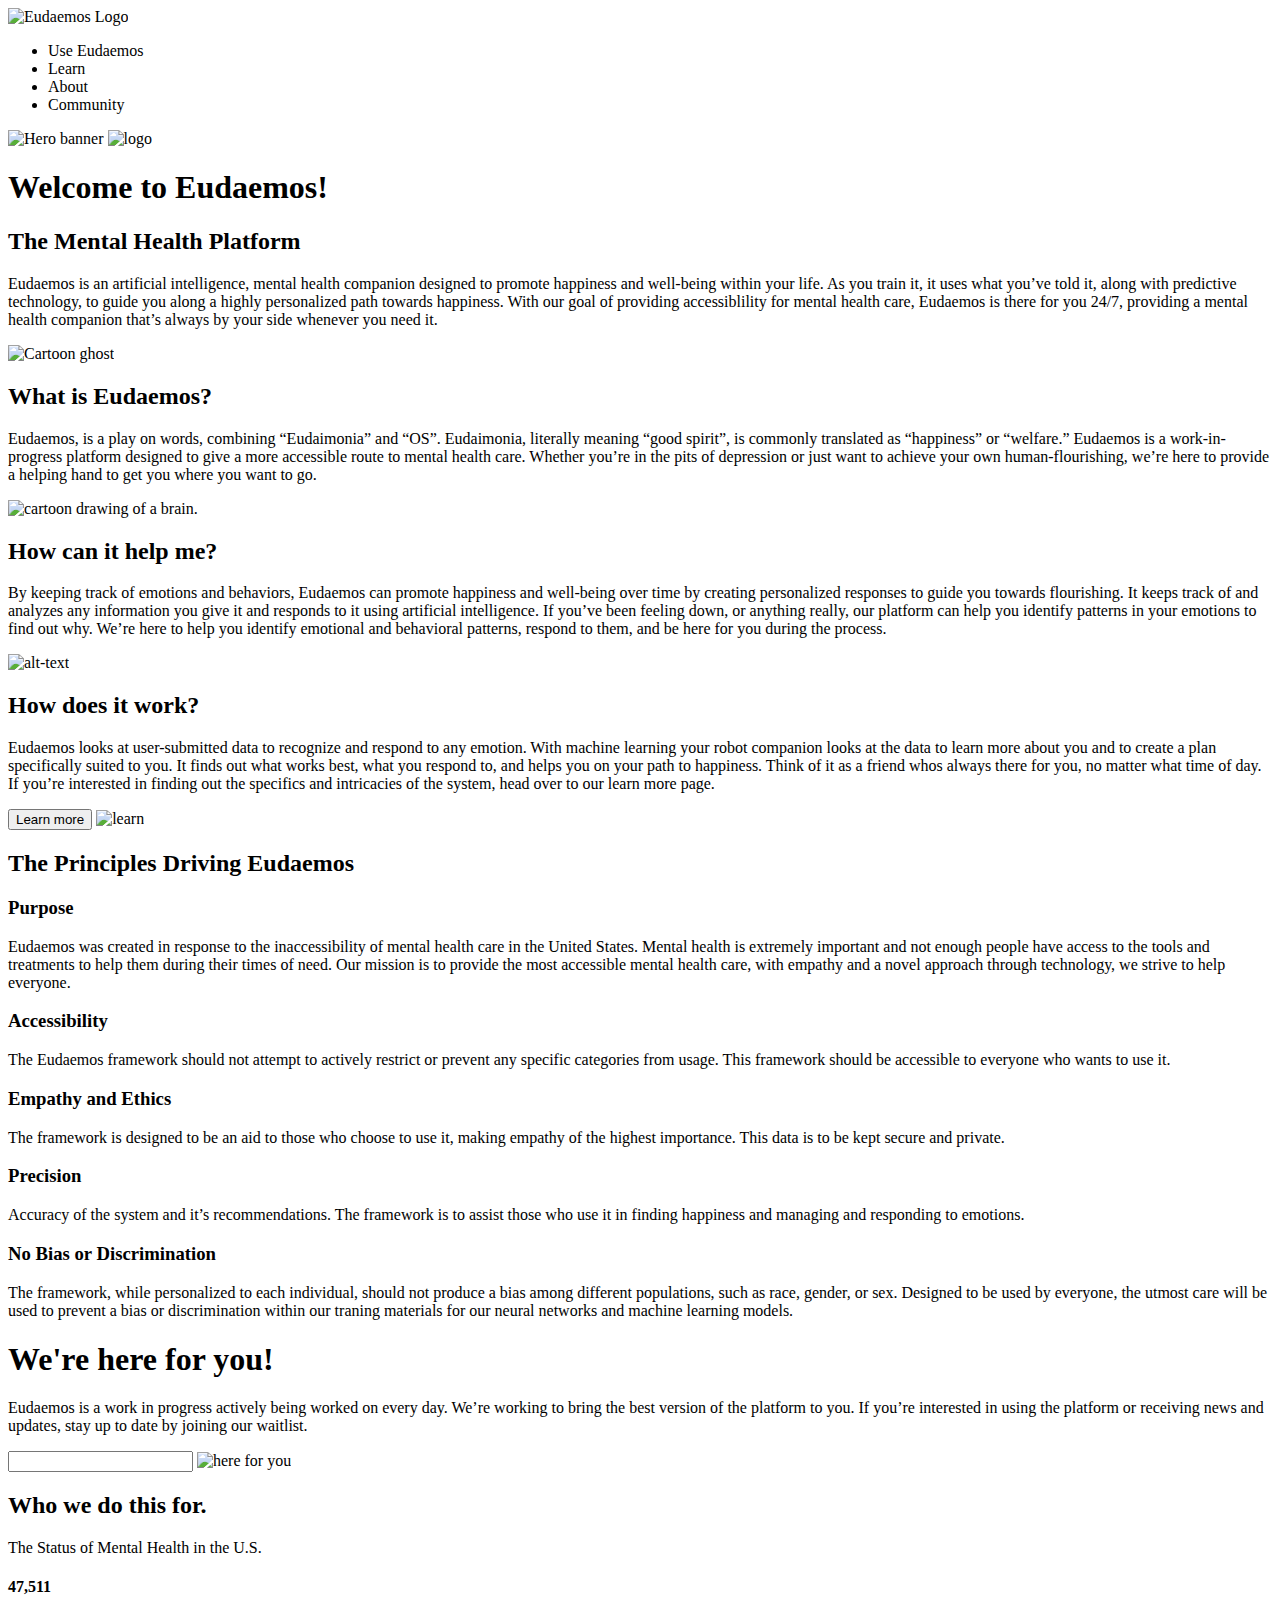
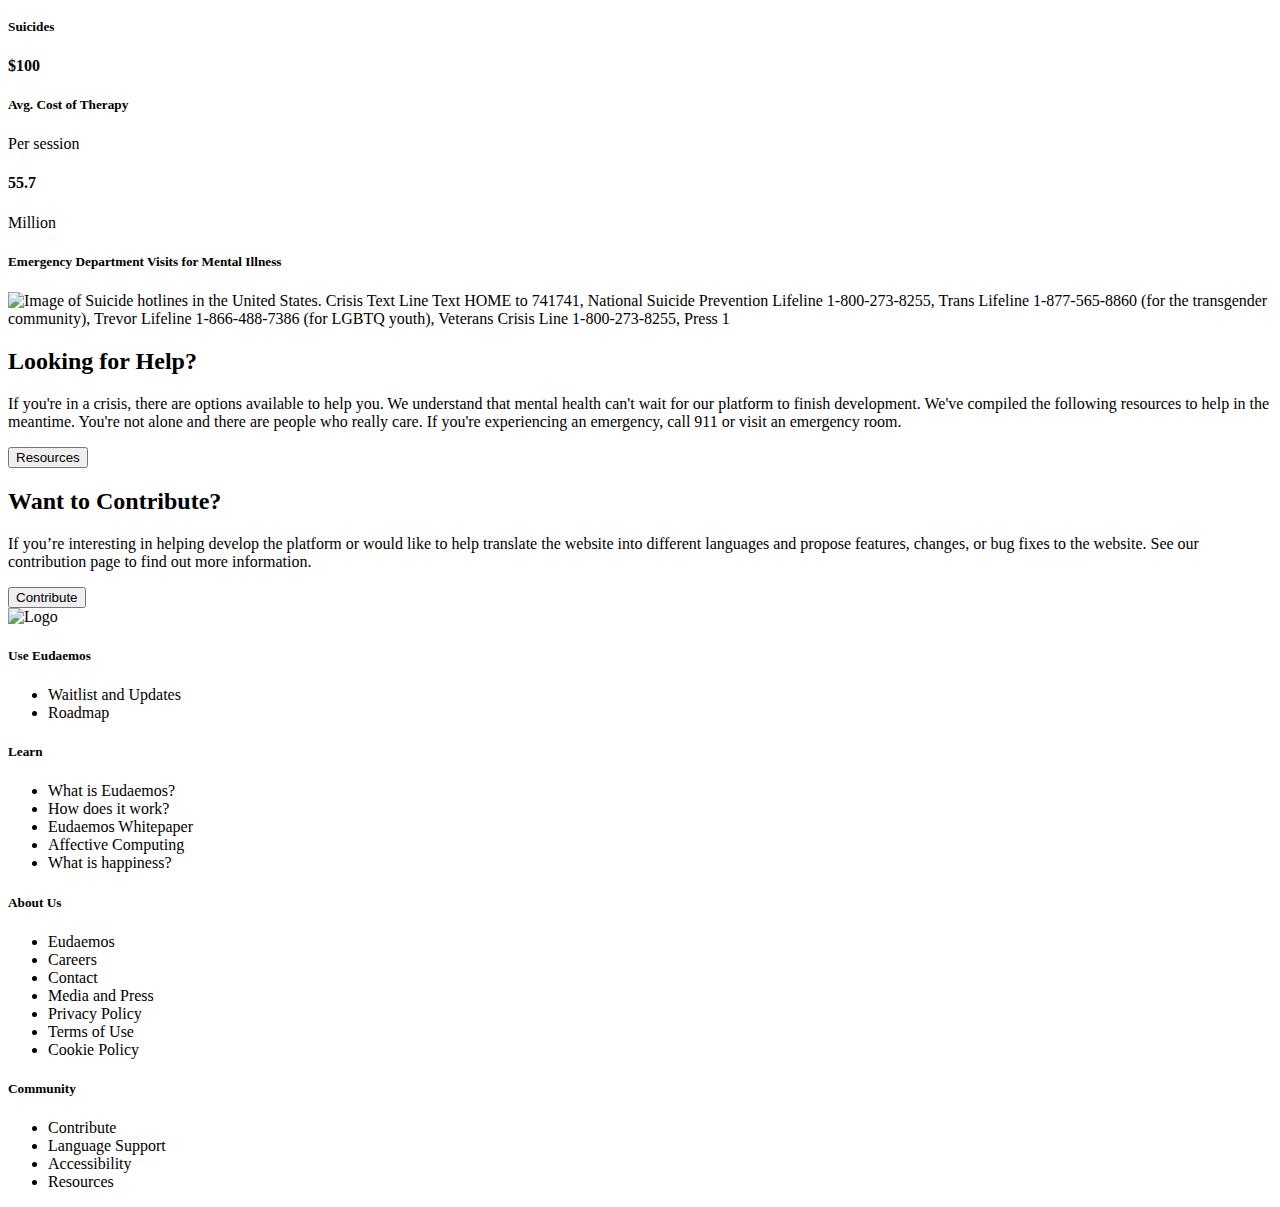
==== index.html @ 6fc4d463 "Created Index.html" ====
<!doctype html>
<html lang="en">

<head>
  <meta charset="UTF-8">
  <title>Eudaemos | Home Page</title>
</head>

<body>
  <header>
    <img src="eudaemoslogo.png" alt="Eudaemos Logo">
    <ul>
      <li>Use Eudaemos</li>
      <li>Learn</li>
      <li>About</li>
      <li>Community</li>
    </ul>
  </header>
  <main>
    <img src="herobanner.png" alt="Hero banner">
    <img src="lotuslogo.png" alt="logo">
    <h1>Welcome to Eudaemos!</h1>
    <h2>The Mental Health Platform</h2>
    <p>Eudaemos is an artificial intelligence, mental health companion designed to promote happiness and well-being
      within your life. As you train it, it uses what you’ve told it, along with predictive technology, to guide
      you along a highly personalized path towards happiness. With our goal of providing accessiblility for mental
      health care, Eudaemos is there for you 24/7, providing a mental health companion that’s always by your side
      whenever you need it.</p>
    <img src="ghost.png" alt="Cartoon ghost">
    <h2>What is Eudaemos?</h2>
    <p>Eudaemos, is a play on words, combining “Eudaimonia” and “OS”. Eudaimonia, literally meaning “good spirit”,
      is commonly translated as “happiness” or “welfare.” Eudaemos is a work-in-progress platform designed to give
      a more accessible route to mental health care. Whether you’re in the pits of depression or just want to
      achieve your own human-flourishing, we’re here to provide a helping hand to get you where you want to go.
    </p>
    <img src="brain.png" alt="cartoon drawing of a brain.">
    <h2>How can it help me?</h2>
    <p>By keeping track of emotions and behaviors, Eudaemos can promote happiness and well-being over time by
      creating personalized responses to guide you towards flourishing. It keeps track of and analyzes any
      information you give it and responds to it using artificial intelligence. If you’ve been feeling down, or
      anything really, our platform can help you identify patterns in your emotions to find out why. We’re here to
      help you identify emotional and behavioral patterns, respond to them, and be here for you during the
      process. </p>
    <img src="placeholder.png" alt="alt-text">
    <h2>How does it work?</h3>
      <p>Eudaemos looks at user-submitted data to recognize and respond to any emotion. With machine learning your
        robot companion looks at the data to learn more about you and to create a plan specifically suited to
        you. It finds out what works best, what you respond to, and helps you on your path to happiness. Think
        of it as a friend whos always there for you, no matter what time of day. If you’re interested in finding
        out the specifics and intricacies of the system, head over to our learn more page.</p>
      <button>Learn more</button>
      <img src="learn.png" alt="learn">
      <h2>The Principles Driving Eudaemos</h2>
      <h3>Purpose</h3>
      <p>Eudaemos was created in response to the inaccessibility of mental health care in the United States.
        Mental health is extremely important and not enough people have access to the tools and treatments to
        help them during their times of need. Our mission is to provide the most accessible mental health care,
        with empathy and a novel approach through technology, we strive to help everyone.</p>
      <h3>Accessibility</h3>
      <p>The Eudaemos framework should not attempt to actively restrict or prevent any specific categories from
        usage. This framework should be accessible to everyone who wants to use it.</p>
      <h3>Empathy and Ethics</h3>
      <p>The framework is designed to be an aid to those who choose to use it, making empathy of the highest importance.
        This data is to be kept secure and private.</p>
      <h3>Precision</h3>
      <p>Accuracy of the system and it’s recommendations. The framework is to assist those who use it in finding
        happiness and managing and responding to emotions.</p>
      <h3>No Bias or Discrimination</h3>
      <p>The framework, while personalized to each individual, should not produce a bias among different populations,
        such as race, gender, or sex. Designed to be used by everyone, the utmost care will be used to prevent a bias or
        discrimination within our traning materials for our neural networks and machine learning models.</p>
      <h1>We're here for you!</h1>
      <p>Eudaemos is a work in progress actively being worked on every day. We’re working to bring the best version of
        the platform to you. If you’re interested in using the platform or receiving news and updates, stay up to date
        by joining our waitlist.</p>
      <input type="email">
      <img src="" alt="here for you">
      <h2>Who we do this for.</h2>
      <p>The Status of Mental Health in the U.S.</p>
      <h4>47,511</h4>
      <h5>Suicides</h5>
      <h4>$100</h4>
      <h5>Avg. Cost of Therapy</h5>
      <p>Per session</p>
      <h4>55.7</h4>
      <p>Million</p>
      <h5>Emergency Department Visits for Mental Illness</h5>
      <img src="" alt="Image of Suicide hotlines in the United States. Crisis Text Line	Text HOME to 741741,
      National Suicide Prevention Lifeline	1-800-273-8255,
      Trans Lifeline	1-877-565-8860 (for the transgender community),
      Trevor Lifeline	1-866-488-7386 (for LGBTQ youth),
      Veterans Crisis Line	1-800-273-8255, Press 1">
      <h2>Looking for Help?</h2>
      <p>If you're in a crisis, there are options available to help you. We understand that mental health can't wait for our platform to finish development. We've compiled the following resources to help in the meantime. You're not alone and there are people who really care. If you're experiencing an emergency, call 911 or visit an emergency room.</p>
      <button>Resources</button>
      <h2>Want to Contribute?</h2>
      <p>If you’re interesting in helping develop the platform or would like to help translate the website into different languages and propose features, changes, or bug fixes to the website. See our contribution page to find out more information.</p>
      <button>Contribute</button>
  </main>
  <footer>
    <img src="" alt="Logo">
    <h5>Use Eudaemos</h5>
    <ul>
      <li>Waitlist and Updates</li>
      <li>Roadmap</li>
    </ul>
    <h5>Learn</h5>
    <ul>
      <li>What is Eudaemos?</li>
      <li>How does it work?</li>
      <li>Eudaemos Whitepaper</li>
      <li>Affective Computing</li>
      <li>What is happiness?</li>
    </ul>
    <h5>About Us</h5>
    <ul>
      <li>Eudaemos</li>
      <li>Careers</li>
      <li>Contact</li>
      <li>Media and Press</li>
      <li>Privacy Policy</li>
      <li>Terms of Use</li>
      <li>Cookie Policy</li>
    </ul>
    <h5>Community</h5>
    <ul>
      <li>Contribute</li>
      <li>Language Support</li>
      <li>Accessibility</li>
      <li>Resources</li>
    </ul>
  </footer>
</body>

</html>
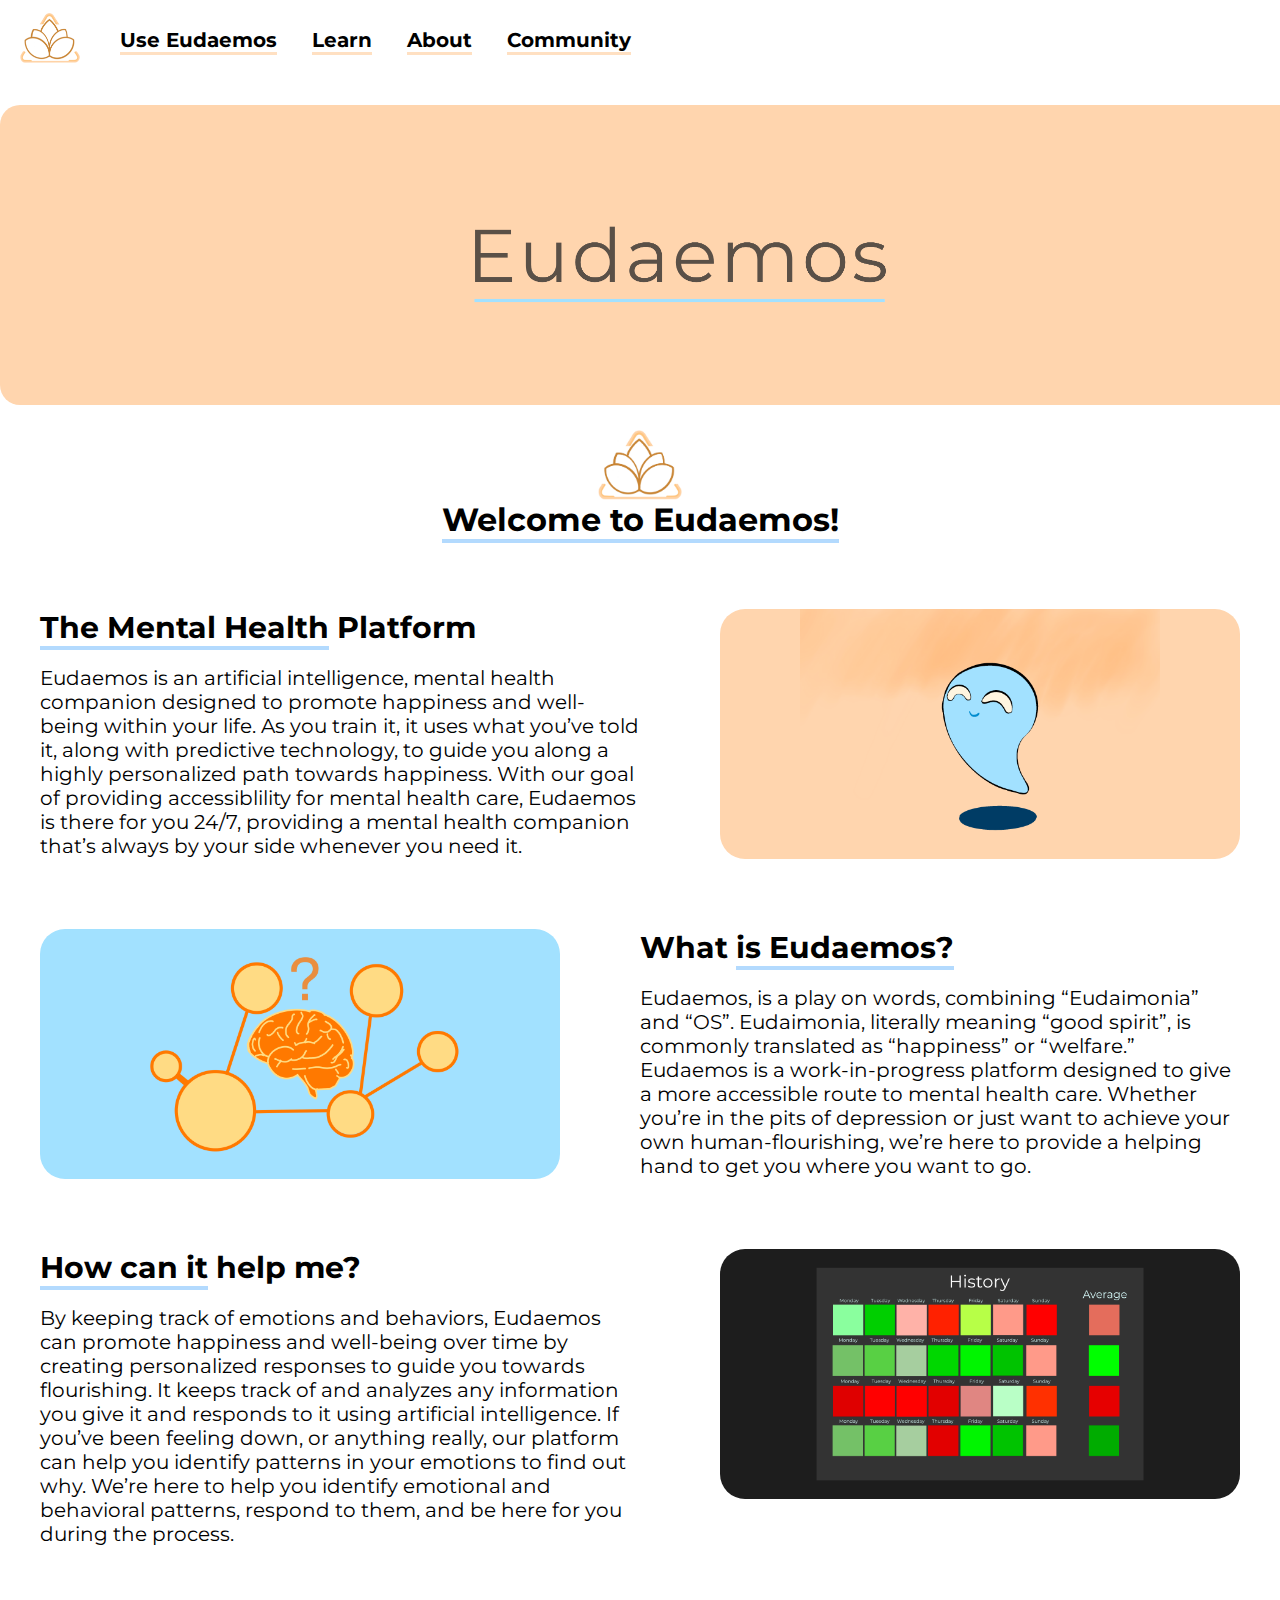
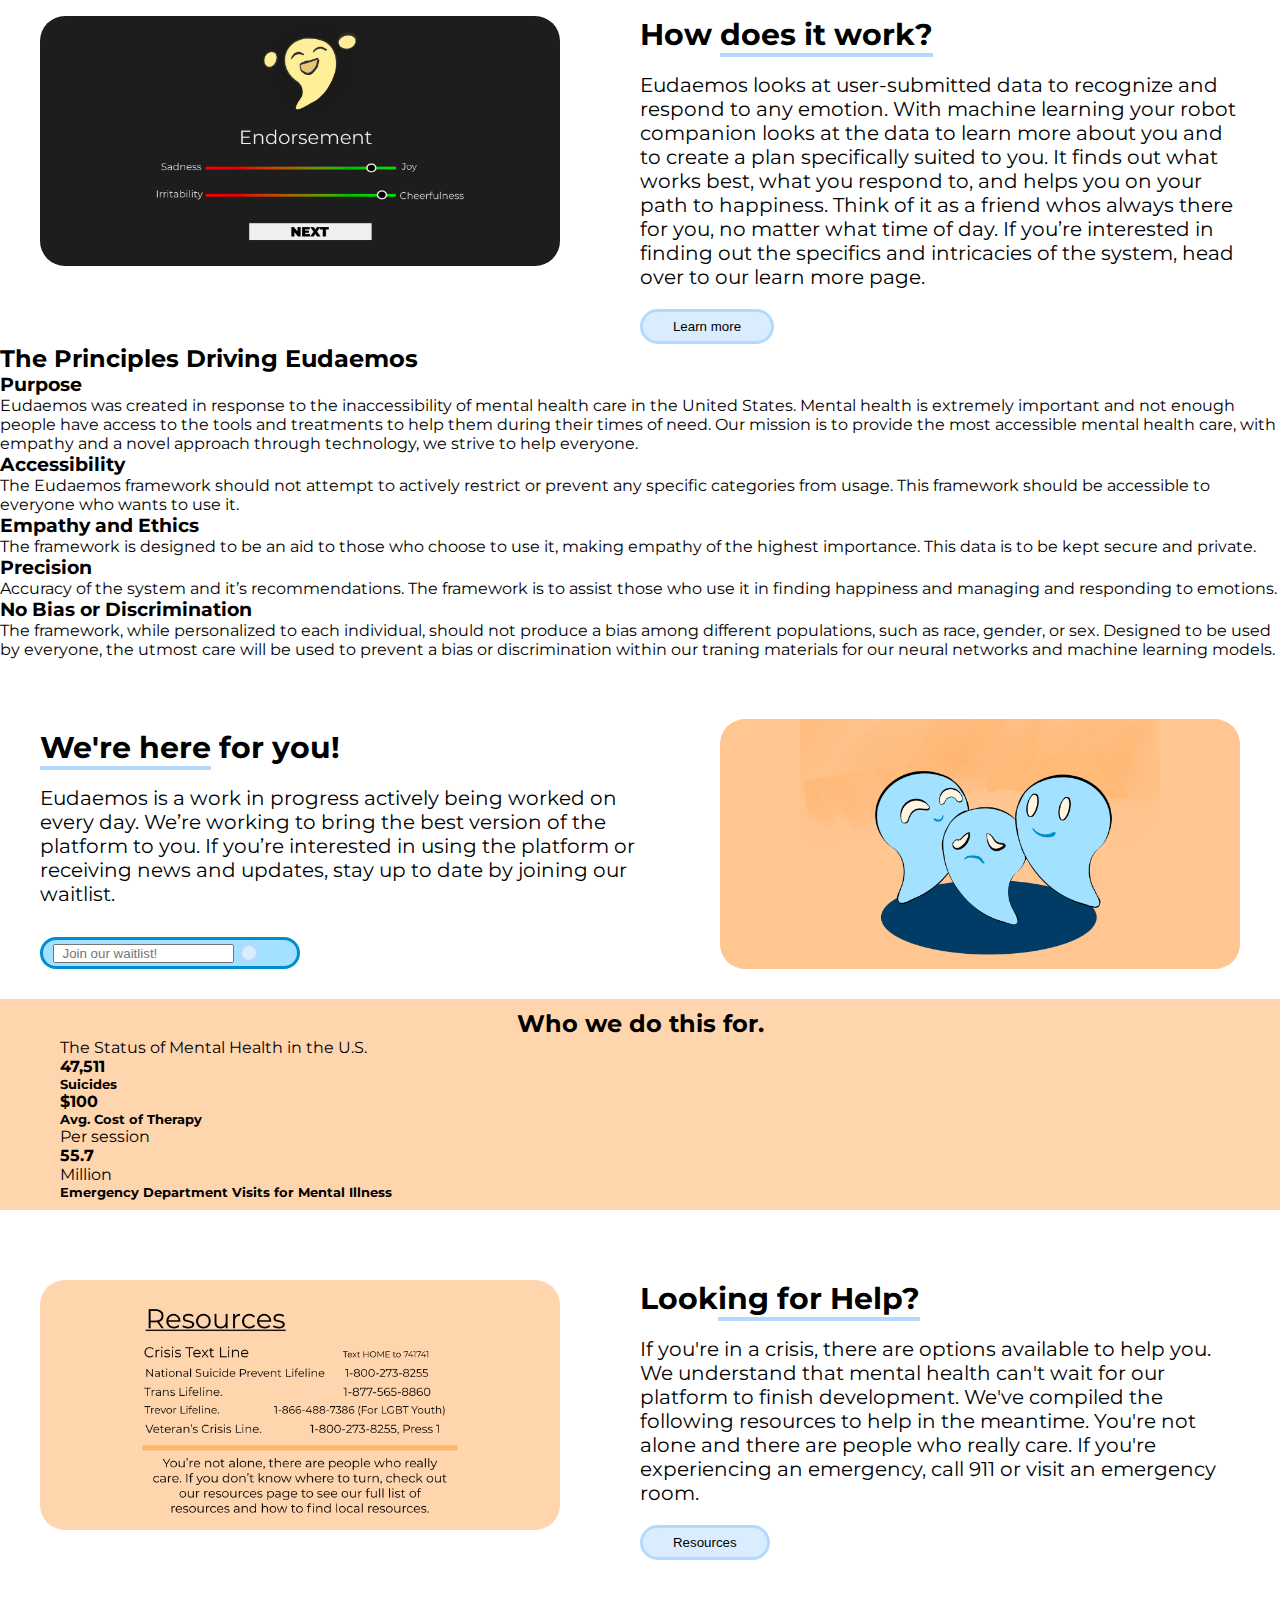
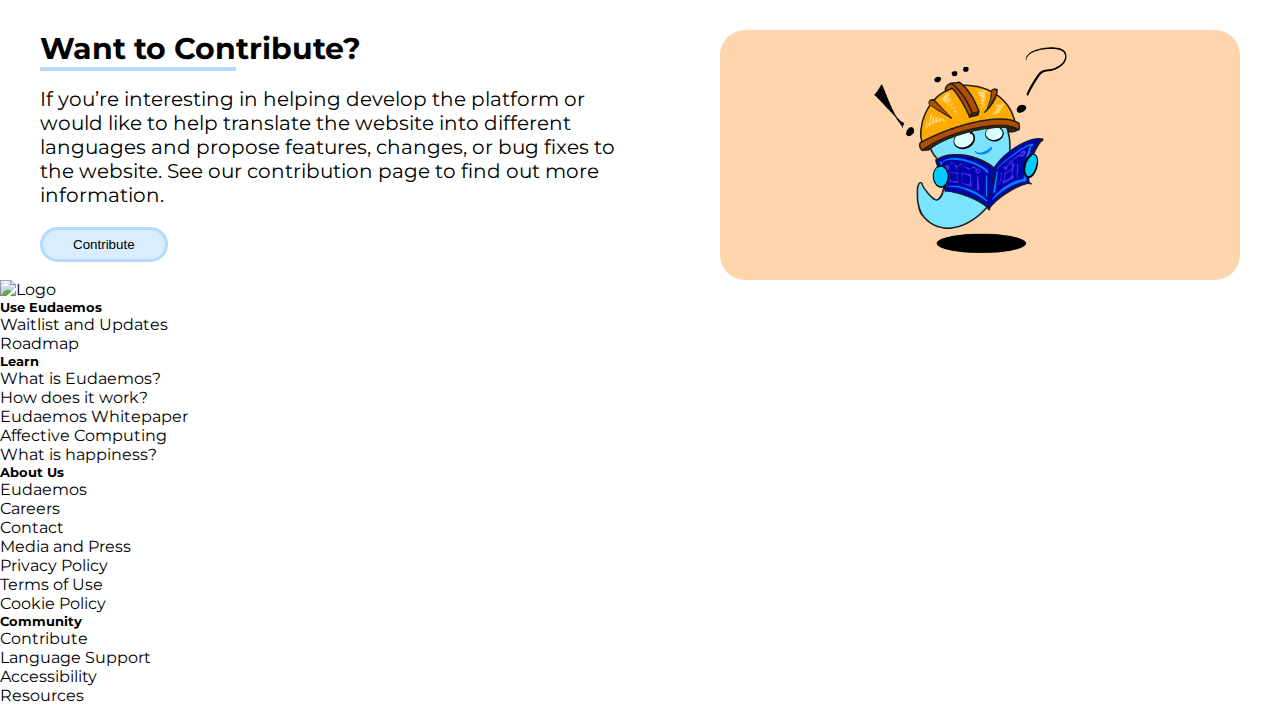
==== commit ad02c50c: "Added photos and some styling for index.html" ====
--- a/index.html
+++ b/index.html
@@ -4,52 +4,71 @@
 <head>
   <meta charset="UTF-8">
   <title>Eudaemos | Home Page</title>
+  <link rel="stylesheet" href="style/index.css">
+  <link href='https://fonts.googleapis.com/css?family=Montserrat' rel='stylesheet'>
 </head>
 
 <body>
   <header>
-    <img src="eudaemoslogo.png" alt="Eudaemos Logo">
+    <a href="index.html"><img id="lotus-logo" src="style/images/lotus.png" alt="Eudaemos Logo"></a>
     <ul>
-      <li>Use Eudaemos</li>
-      <li>Learn</li>
-      <li>About</li>
-      <li>Community</li>
+      <a href="index.html"><li><u>Use Eudaemos</u></li></a>
+      <a href="index.html"><li><u>Learn</u></li></a>
+      <a href="index.html"><li><u>About</u></li></a>
+      <a href="index.html"><li><u>Community</u></li></a>
     </ul>
   </header>
   <main>
-    <img src="herobanner.png" alt="Hero banner">
-    <img src="lotuslogo.png" alt="logo">
-    <h1>Welcome to Eudaemos!</h1>
-    <h2>The Mental Health Platform</h2>
-    <p>Eudaemos is an artificial intelligence, mental health companion designed to promote happiness and well-being
-      within your life. As you train it, it uses what you’ve told it, along with predictive technology, to guide
-      you along a highly personalized path towards happiness. With our goal of providing accessiblility for mental
-      health care, Eudaemos is there for you 24/7, providing a mental health companion that’s always by your side
-      whenever you need it.</p>
-    <img src="ghost.png" alt="Cartoon ghost">
-    <h2>What is Eudaemos?</h2>
-    <p>Eudaemos, is a play on words, combining “Eudaimonia” and “OS”. Eudaimonia, literally meaning “good spirit”,
-      is commonly translated as “happiness” or “welfare.” Eudaemos is a work-in-progress platform designed to give
-      a more accessible route to mental health care. Whether you’re in the pits of depression or just want to
-      achieve your own human-flourishing, we’re here to provide a helping hand to get you where you want to go.
-    </p>
-    <img src="brain.png" alt="cartoon drawing of a brain.">
-    <h2>How can it help me?</h2>
-    <p>By keeping track of emotions and behaviors, Eudaemos can promote happiness and well-being over time by
-      creating personalized responses to guide you towards flourishing. It keeps track of and analyzes any
-      information you give it and responds to it using artificial intelligence. If you’ve been feeling down, or
-      anything really, our platform can help you identify patterns in your emotions to find out why. We’re here to
-      help you identify emotional and behavioral patterns, respond to them, and be here for you during the
-      process. </p>
-    <img src="placeholder.png" alt="alt-text">
-    <h2>How does it work?</h3>
-      <p>Eudaemos looks at user-submitted data to recognize and respond to any emotion. With machine learning your
-        robot companion looks at the data to learn more about you and to create a plan specifically suited to
-        you. It finds out what works best, what you respond to, and helps you on your path to happiness. Think
-        of it as a friend whos always there for you, no matter what time of day. If you’re interested in finding
-        out the specifics and intricacies of the system, head over to our learn more page.</p>
-      <button>Learn more</button>
-      <img src="learn.png" alt="learn">
+    <img id="herobanner" src="style/images/titlecard.png" alt="Hero banner">
+    <img id="herologo" src="style/images/lotus.png" alt="logo">
+    <h1><u>Welcome to Eudaemos!</u></h1>
+    <div class="container">
+      <div>
+        <h2><u>The Mental Health</u> Platform</h2>
+        <p>Eudaemos is an artificial intelligence, mental health companion designed to promote happiness and well-being
+          within your life. As you train it, it uses what you’ve told it, along with predictive technology, to guide
+          you along a highly personalized path towards happiness. With our goal of providing accessiblility for mental
+          health care, Eudaemos is there for you 24/7, providing a mental health companion that’s always by your side
+          whenever you need it.</p>
+      </div>
+    <img class="photo" src="style/images/Sukha.png" alt="Eudaemos mascot, a cartoon ghost named Sukha.">
+    </div>
+    <div class="container">
+      <img class="photo" id="brainphoto" src="style/images/brain.png" alt="cartoon drawing of a brain.">
+      <div>
+      <h2>What <u>is Eudaemos?</u></h2>
+      <p>Eudaemos, is a play on words, combining “Eudaimonia” and “OS”. Eudaimonia, literally meaning “good spirit”,
+        is commonly translated as “happiness” or “welfare.” Eudaemos is a work-in-progress platform designed to give
+        a more accessible route to mental health care. Whether you’re in the pits of depression or just want to
+        achieve your own human-flourishing, we’re here to provide a helping hand to get you where you want to go.
+      </p>
+      </div>
+    </div>
+    <div class="container">
+    <div>
+      <h2><u>How can it</u> help me?</h2>
+      <p>By keeping track of emotions and behaviors, Eudaemos can promote happiness and well-being over time by
+        creating personalized responses to guide you towards flourishing. It keeps track of and analyzes any
+        information you give it and responds to it using artificial intelligence. If you’ve been feeling down, or
+        anything really, our platform can help you identify patterns in your emotions to find out why. We’re here to
+        help you identify emotional and behavioral patterns, respond to them, and be here for you during the
+        process. </p>
+    </div>
+    <img class="photo" id="calendarphoto" src="style/images/calendar.png" alt="A calendar with various colors depicting the emotion for the day. Ranging from green to red, with green being happy and red depressed.">
+    </div>
+    <div class="container">
+      <img class="photo" id="gaugephoto" src="style/images/Gauge.png  " alt="An image of our very excited and happy mascot with two axes under them. One from irritability to cheerfulness and sadness to joy. Both axes have a marker towards the positive ends.">
+      <div>
+        <h2>How <u>does it work?</u></h2>
+        <p>Eudaemos looks at user-submitted data to recognize and respond to any emotion. With machine learning your
+          robot companion looks at the data to learn more about you and to create a plan specifically suited to
+          you. It finds out what works best, what you respond to, and helps you on your path to happiness. Think
+          of it as a friend whos always there for you, no matter what time of day. If you’re interested in finding
+          out the specifics and intricacies of the system, head over to our learn more page.</p>
+        <button>Learn more</button>
+      </div>
+    </div>
+
       <h2>The Principles Driving Eudaemos</h2>
       <h3>Purpose</h3>
       <p>Eudaemos was created in response to the inaccessibility of mental health care in the United States.
@@ -69,12 +88,26 @@
       <p>The framework, while personalized to each individual, should not produce a bias among different populations,
         such as race, gender, or sex. Designed to be used by everyone, the utmost care will be used to prevent a bias or
         discrimination within our traning materials for our neural networks and machine learning models.</p>
-      <h1>We're here for you!</h1>
-      <p>Eudaemos is a work in progress actively being worked on every day. We’re working to bring the best version of
-        the platform to you. If you’re interested in using the platform or receiving news and updates, stay up to date
-        by joining our waitlist.</p>
-      <input type="email">
-      <img src="" alt="here for you">
+      <div class="wrapper">
+        <div id="hereforyou-container">
+        <div class="container">
+          <div>
+            <h2><u>We're here</u> for you!</h2>
+            <p>Eudaemos is a work in progress actively being worked on every day. We’re working to bring the best version of
+              the platform to you. If you’re interested in using the platform or receiving news and updates, stay up to date
+              by joining our waitlist.</p>
+          </div>
+        </div>
+        <div class="inputbar">
+          <input id="emailbar" type="email" placeholder="  Join our waitlist!">
+          <button id="emailbutton"></button>
+        </div>
+      </div>
+        <img class="photo" id="sukha3photo" src="style/images/sukha3.png"
+          alt="Image of three Sukha's, the middle one is sad and being comforted by the other 2.">
+      </div>
+
+      <div id="statistics">
       <h2>Who we do this for.</h2>
       <p>The Status of Mental Health in the U.S.</p>
       <h4>47,511</h4>
@@ -85,17 +118,33 @@
       <h4>55.7</h4>
       <p>Million</p>
       <h5>Emergency Department Visits for Mental Illness</h5>
-      <img src="" alt="Image of Suicide hotlines in the United States. Crisis Text Line	Text HOME to 741741,
-      National Suicide Prevention Lifeline	1-800-273-8255,
-      Trans Lifeline	1-877-565-8860 (for the transgender community),
-      Trevor Lifeline	1-866-488-7386 (for LGBTQ youth),
-      Veterans Crisis Line	1-800-273-8255, Press 1">
-      <h2>Looking for Help?</h2>
-      <p>If you're in a crisis, there are options available to help you. We understand that mental health can't wait for our platform to finish development. We've compiled the following resources to help in the meantime. You're not alone and there are people who really care. If you're experiencing an emergency, call 911 or visit an emergency room.</p>
-      <button>Resources</button>
-      <h2>Want to Contribute?</h2>
-      <p>If you’re interesting in helping develop the platform or would like to help translate the website into different languages and propose features, changes, or bug fixes to the website. See our contribution page to find out more information.</p>
-      <button>Contribute</button>
+      </div>
+      <div class="container">
+        <img class="photo" src="style/images/Resources.png" alt="Image of Suicide hotlines in the United States. Crisis Text Line	Text HOME to 741741,
+                  National Suicide Prevention Lifeline	1-800-273-8255,
+                  Trans Lifeline	1-877-565-8860 (for the transgender community),
+                  Trevor Lifeline	1-866-488-7386 (for LGBTQ youth),
+                  Veterans Crisis Line	1-800-273-8255, Press 1">
+        <div>
+          <h2>Look<u>ing for Help?</u></h2>
+          <p>If you're in a crisis, there are options available to help you. We understand that mental health can't wait for
+            our platform to finish development. We've compiled the following resources to help in the meantime. You're not
+            alone and there are people who really care. If you're experiencing an emergency, call 911 or visit an emergency
+            room.</p>
+          <button>Resources</button>
+        </div>
+      </div>
+      <div class="container">
+        <div>
+          <h2><u>Want to Con</u>tribute?</h2>
+          <p>If you’re interesting in helping develop the platform or would like to help translate the website into different
+            languages and propose features, changes, or bug fixes to the website. See our contribution page to find out more
+            information.</p>
+          <button>Contribute</button>
+        </div>
+        <img class="photo" src="style/images/buildingsukha.png"
+          alt="Our mascot, Sukha, wearing a hard hat and looking at a blueprint questioningly.">
+      </div>
   </main>
   <footer>
     <img src="" alt="Logo">
--- a/style/index.css
+++ b/style/index.css
@@ -0,0 +1,197 @@
+html {
+    box-sizing: border-box;
+    font-family: 'Montserrat' , sans-serif;
+  }
+
+* {
+  margin: 0;
+  padding: 0;
+}
+
+*, *::before, *::after {
+  box-sizing: inherit;
+}
+
+/* Colors
+#FFE0C2 peach
+#B3DAFE blue
+#B3DAFE light blue
+#50aaff dark blue
+#a2e1ff brain blue
+*/
+
+button {
+    padding: 7px 30px;
+    background-color: #D9EDFF;
+    border-radius: 25px;
+    border: solid 3px #B3DAFE;
+    transition: .4s;
+    margin-top: 20px;
+}
+
+button:hover {
+    background-color: #50aaff;
+    cursor: pointer;
+}
+
+
+/* Header */
+
+#lotus-logo {
+    height: 50px;
+    width: auto;
+    margin-left: 20px;
+}
+
+header {
+    display: flex;
+    height: 80px;
+    align-items: center;
+    font-size: 20px;
+    font-weight: 700;
+    gap: 40px;
+}
+
+header ul {
+    list-style: none;
+    display: flex;
+    gap: 35px;
+}
+
+a {
+    text-decoration: none;
+    color: black;
+    transition: 0.3s;
+}
+
+header ul a:hover {
+    color: #50aaff;
+}
+
+header a u {
+    text-decoration: none;
+    border-bottom: solid 3px #FFE0C2;
+}
+
+/* Hero Section */
+
+#herobanner {
+    display: block;
+    height: 300px;
+    width: auto;
+    padding: 0 380px;
+    background-color: #ffd5ae;
+    margin: 25px auto;
+    border-radius: 20px;
+}
+
+#herologo {
+    display: block;
+    margin: 0 auto;
+    height: 70px;
+    width: auto;
+}
+
+h1 {
+    text-align: center;
+}
+
+h1 u {
+    text-decoration: none;
+    border-bottom: solid 4px #B3DAFE;
+}
+
+/* Text and photo containers */
+
+.container {
+    margin-top: 70px;
+    display: flex;
+    justify-content: space-around;
+}
+
+.container div h2 u{
+    text-decoration: none;
+    border-bottom: solid 4px #B3DAFE;
+}
+.container div h2 {
+    margin-bottom: 20px;
+}
+
+.container div {
+    width: 600px;
+    font-size: 20px;
+}
+
+.photo {
+    width: auto;
+    height: 250px;
+    padding: 0 80px;
+    background-color: #ffd5ae;
+    border-radius: 25px;
+}
+
+/* Photo backgrounds */
+#brainphoto {
+    background-color: #a2e1ff;
+}
+
+#calendarphoto {
+    background-color: #1d1d1d;
+}
+
+#gaugephoto {
+    background-color: #1d1d1d;
+}
+
+#sukha3photo {
+    margin-top: 60px;
+    background-color: #ffc691;
+}
+
+
+/* Here for you section */
+
+.wrapper {
+    display: flex;
+    justify-content: space-around;
+}
+
+#emailbutton {
+    padding: 7px;
+    border-radius: 50%;
+    margin: 0 5px;
+}
+
+.inputbar {
+    margin-top: 20px;
+    display: flex;
+    align-items: center;
+    padding: 3px 10px;
+    background-color: #a2e1ff;
+    border-radius: 25px;
+    border: solid 3px #008ecf;
+    width: 260px;
+}
+
+#emailbar {
+    display: inline;
+}
+
+#hereforyou-container {
+    display: flex;
+    flex-direction: column;
+    justify-content: space-between;
+}
+
+/* Statistics sections */
+
+#statistics {
+    background-color: #ffd5ae;
+    margin-top: 30px;
+    padding: 10px 60px;
+}
+
+#statistics h2 {
+    text-align: center;
+    font-weight: bold;
+}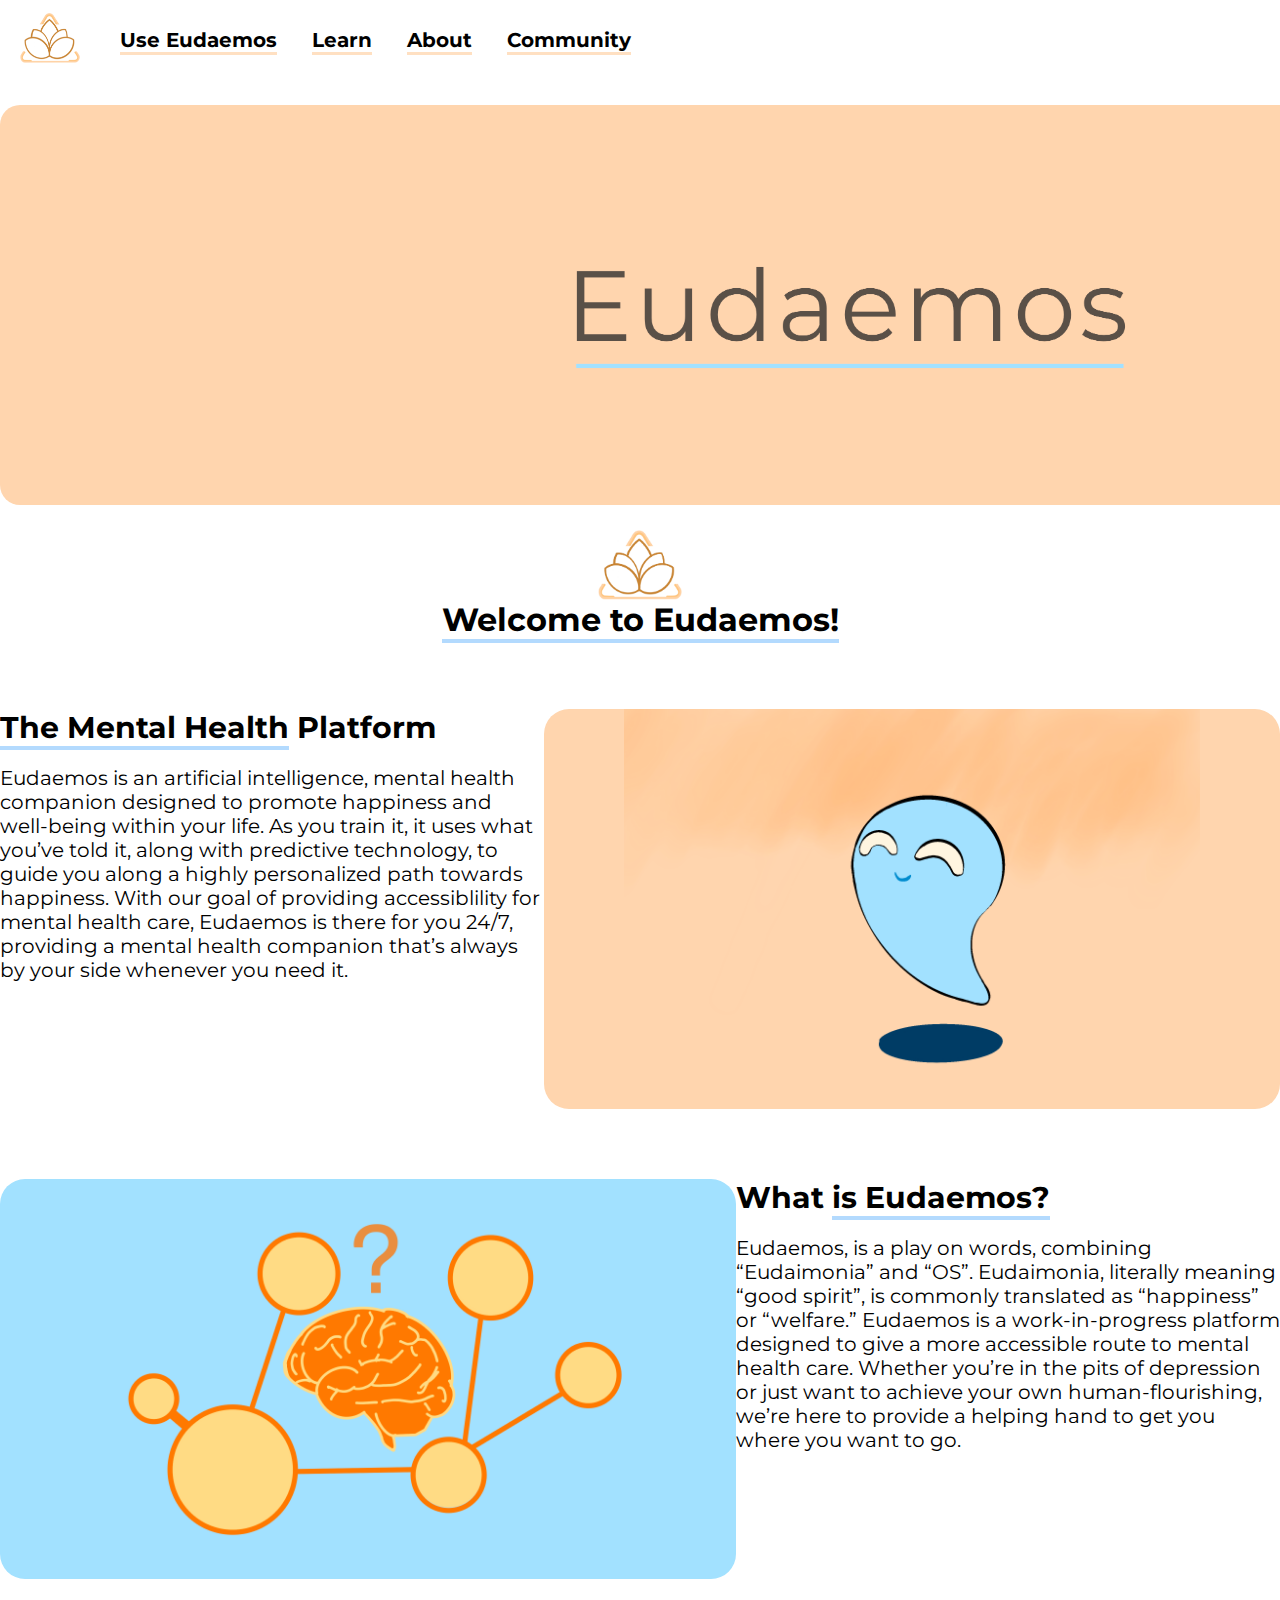
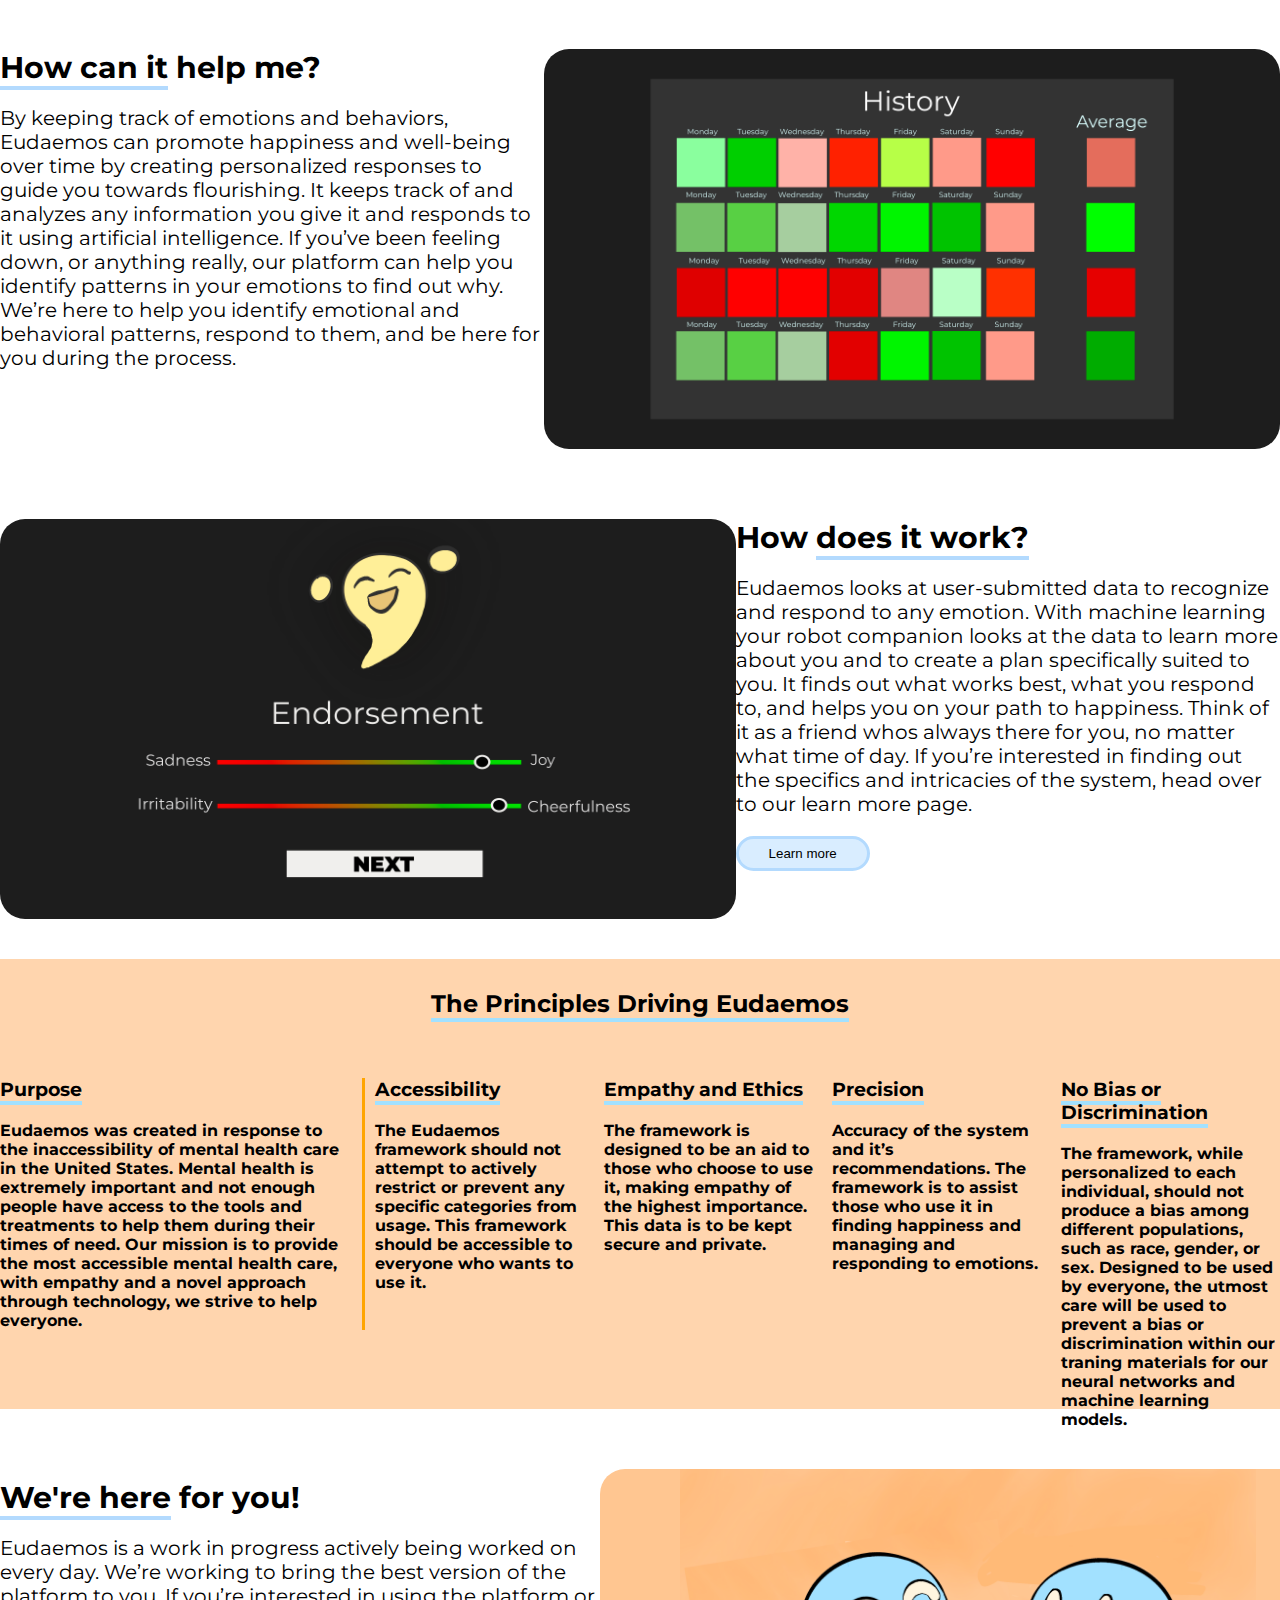
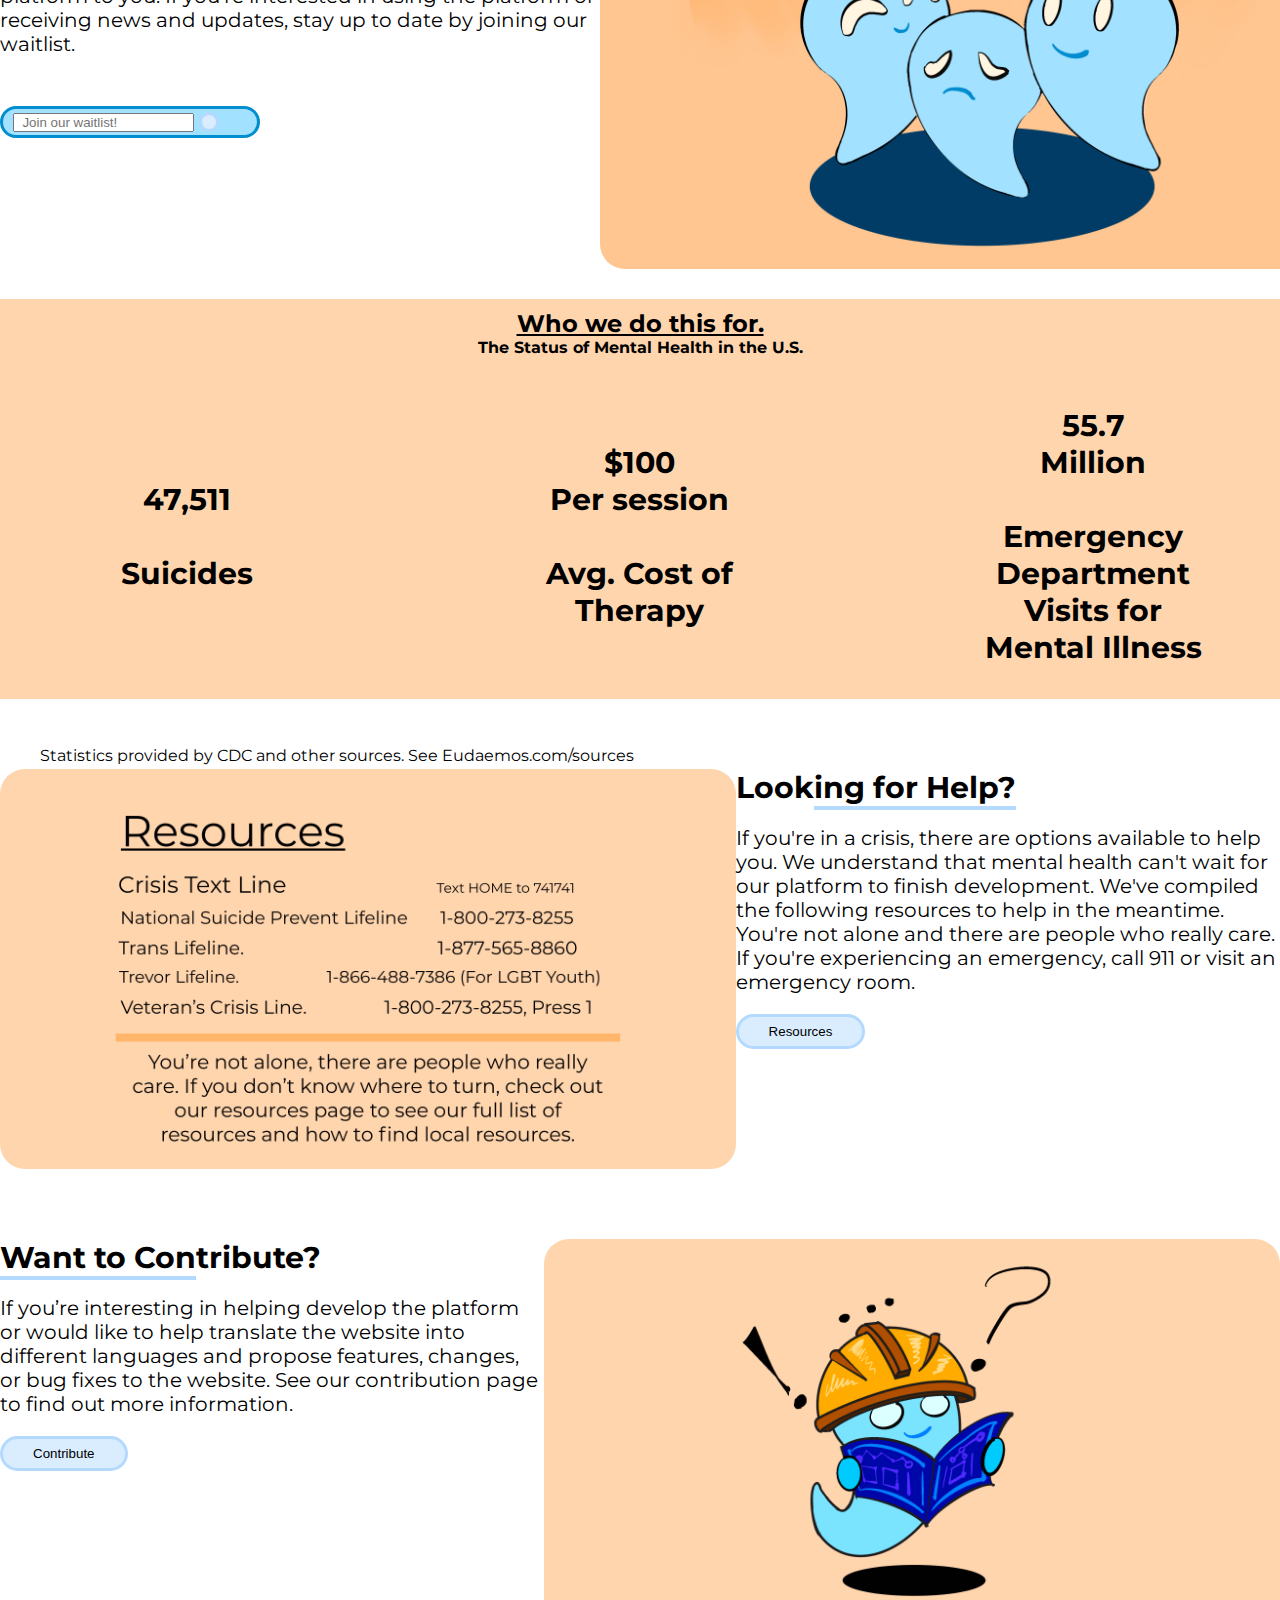
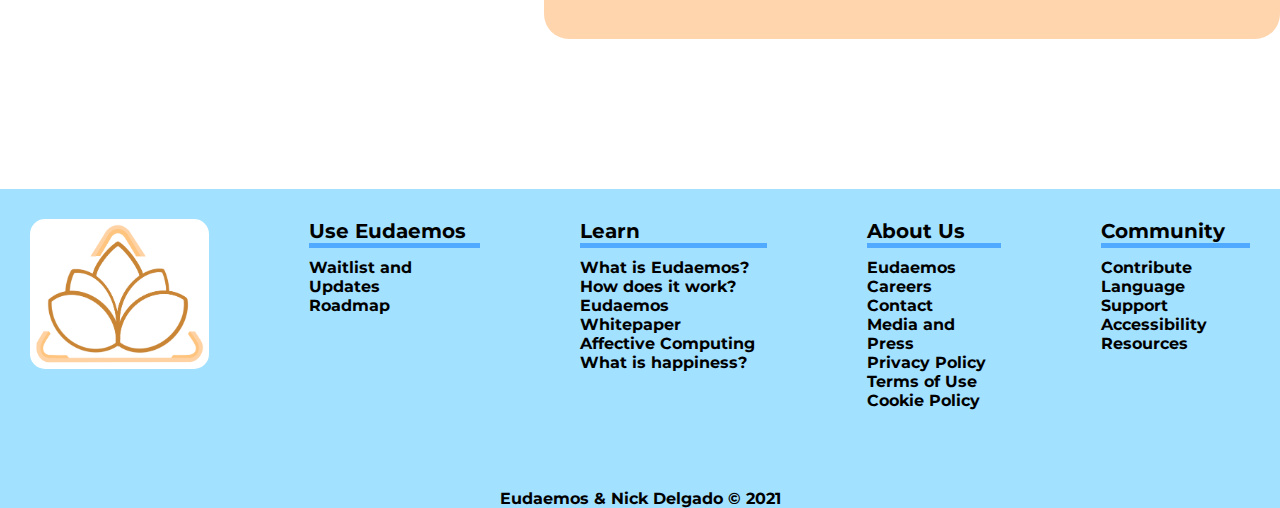
==== commit 706d9073: "Homepage Completion, needs links" ====
--- a/index.html
+++ b/index.html
@@ -12,10 +12,18 @@
   <header>
     <a href="index.html"><img id="lotus-logo" src="style/images/lotus.png" alt="Eudaemos Logo"></a>
     <ul>
-      <a href="index.html"><li><u>Use Eudaemos</u></li></a>
-      <a href="index.html"><li><u>Learn</u></li></a>
-      <a href="index.html"><li><u>About</u></li></a>
-      <a href="index.html"><li><u>Community</u></li></a>
+      <a href="#hereforyou-container">
+        <li><u>Use Eudaemos</u></li>
+      </a>
+      <a href="index.html">
+        <li><u>Learn</u></li>
+      </a>
+      <a href="index.html">
+        <li><u>About</u></li>
+      </a>
+      <a href="index.html">
+        <li><u>Community</u></li>
+      </a>
     </ul>
   </header>
   <main>
@@ -24,42 +32,52 @@
     <h1><u>Welcome to Eudaemos!</u></h1>
     <div class="container">
       <div>
-        <h2><u>The Mental Health</u> Platform</h2>
+        <a>
+          <h2><u>The Mental Health</u> Platform</h2>
+        </a>
         <p>Eudaemos is an artificial intelligence, mental health companion designed to promote happiness and well-being
           within your life. As you train it, it uses what you’ve told it, along with predictive technology, to guide
           you along a highly personalized path towards happiness. With our goal of providing accessiblility for mental
           health care, Eudaemos is there for you 24/7, providing a mental health companion that’s always by your side
           whenever you need it.</p>
       </div>
-    <img class="photo" src="style/images/Sukha.png" alt="Eudaemos mascot, a cartoon ghost named Sukha.">
+      <img class="photo" src="style/images/Sukha.png" alt="Eudaemos mascot, a cartoon ghost named Sukha.">
     </div>
     <div class="container">
       <img class="photo" id="brainphoto" src="style/images/brain.png" alt="cartoon drawing of a brain.">
       <div>
-      <h2>What <u>is Eudaemos?</u></h2>
-      <p>Eudaemos, is a play on words, combining “Eudaimonia” and “OS”. Eudaimonia, literally meaning “good spirit”,
-        is commonly translated as “happiness” or “welfare.” Eudaemos is a work-in-progress platform designed to give
-        a more accessible route to mental health care. Whether you’re in the pits of depression or just want to
-        achieve your own human-flourishing, we’re here to provide a helping hand to get you where you want to go.
-      </p>
-      </div>
-    </div>
-    <div class="container">
-    <div>
-      <h2><u>How can it</u> help me?</h2>
-      <p>By keeping track of emotions and behaviors, Eudaemos can promote happiness and well-being over time by
-        creating personalized responses to guide you towards flourishing. It keeps track of and analyzes any
-        information you give it and responds to it using artificial intelligence. If you’ve been feeling down, or
-        anything really, our platform can help you identify patterns in your emotions to find out why. We’re here to
-        help you identify emotional and behavioral patterns, respond to them, and be here for you during the
-        process. </p>
-    </div>
-    <img class="photo" id="calendarphoto" src="style/images/calendar.png" alt="A calendar with various colors depicting the emotion for the day. Ranging from green to red, with green being happy and red depressed.">
-    </div>
-    <div class="container">
-      <img class="photo" id="gaugephoto" src="style/images/Gauge.png  " alt="An image of our very excited and happy mascot with two axes under them. One from irritability to cheerfulness and sadness to joy. Both axes have a marker towards the positive ends.">
-      <div>
-        <h2>How <u>does it work?</u></h2>
+        <a>
+          <h2>What <u>is Eudaemos?</u></h2>
+        </a>
+        <p>Eudaemos, is a play on words, combining “Eudaimonia” and “OS”. Eudaimonia, literally meaning “good spirit”,
+          is commonly translated as “happiness” or “welfare.” Eudaemos is a work-in-progress platform designed to give
+          a more accessible route to mental health care. Whether you’re in the pits of depression or just want to
+          achieve your own human-flourishing, we’re here to provide a helping hand to get you where you want to go.
+        </p>
+      </div>
+    </div>
+    <div class="container">
+      <div>
+        <a>
+          <h2><u>How can it</u> help me?</h2>
+        </a>
+        <p>By keeping track of emotions and behaviors, Eudaemos can promote happiness and well-being over time by
+          creating personalized responses to guide you towards flourishing. It keeps track of and analyzes any
+          information you give it and responds to it using artificial intelligence. If you’ve been feeling down, or
+          anything really, our platform can help you identify patterns in your emotions to find out why. We’re here to
+          help you identify emotional and behavioral patterns, respond to them, and be here for you during the
+          process. </p>
+      </div>
+      <img class="photo" id="calendarphoto" src="style/images/calendar.png"
+        alt="A calendar with various colors depicting the emotion for the day. Ranging from green to red, with green being happy and red depressed.">
+    </div>
+    <div class="container">
+      <img class="photo" id="gaugephoto" src="style/images/Gauge.png  "
+        alt="An image of our very excited and happy mascot with two axes under them. One from irritability to cheerfulness and sadness to joy. Both axes have a marker towards the positive ends.">
+      <div>
+        <a>
+          <h2>How <u>does it work?</u></h2>
+        </a>
         <p>Eudaemos looks at user-submitted data to recognize and respond to any emotion. With machine learning your
           robot companion looks at the data to learn more about you and to create a plan specifically suited to
           you. It finds out what works best, what you respond to, and helps you on your path to happiness. Think
@@ -68,33 +86,55 @@
         <button>Learn more</button>
       </div>
     </div>
-
-      <h2>The Principles Driving Eudaemos</h2>
-      <h3>Purpose</h3>
-      <p>Eudaemos was created in response to the inaccessibility of mental health care in the United States.
-        Mental health is extremely important and not enough people have access to the tools and treatments to
-        help them during their times of need. Our mission is to provide the most accessible mental health care,
-        with empathy and a novel approach through technology, we strive to help everyone.</p>
-      <h3>Accessibility</h3>
-      <p>The Eudaemos framework should not attempt to actively restrict or prevent any specific categories from
-        usage. This framework should be accessible to everyone who wants to use it.</p>
-      <h3>Empathy and Ethics</h3>
-      <p>The framework is designed to be an aid to those who choose to use it, making empathy of the highest importance.
-        This data is to be kept secure and private.</p>
-      <h3>Precision</h3>
-      <p>Accuracy of the system and it’s recommendations. The framework is to assist those who use it in finding
-        happiness and managing and responding to emotions.</p>
-      <h3>No Bias or Discrimination</h3>
-      <p>The framework, while personalized to each individual, should not produce a bias among different populations,
-        such as race, gender, or sex. Designed to be used by everyone, the utmost care will be used to prevent a bias or
-        discrimination within our traning materials for our neural networks and machine learning models.</p>
-      <div class="wrapper">
-        <div id="hereforyou-container">
+    <div id="principles">
+      <h2><u>The Principles Driving Eudaemos</u></h2>
+      <div class="principles-container">
+        <div id="purpose">
+          <div>
+            <h3><u>Purpose</u></h3>
+            <p>Eudaemos was created in response to the inaccessibility of mental health care in the United States.
+              Mental health is extremely important and not enough people have access to the tools and treatments to
+              help them during their times of need. Our mission is to provide the most accessible mental health care,
+              with empathy and a novel approach through technology, we strive to help everyone.</p>
+          </div>
+          <div id="orange-bar"></div>
+        </div>
+        <div class="principles-item">
+          <h3><u>Accessibility</u></h3>
+          <p>The Eudaemos framework should not attempt to actively restrict or prevent any specific categories from
+            usage. This framework should be accessible to everyone who wants to use it.</p>
+        </div>
+        <div class="principles-item">
+          <h3><u>Empathy and Ethics</u></h3>
+          <p>The framework is designed to be an aid to those who choose to use it, making empathy of the highest
+            importance.
+            This data is to be kept secure and private.</p>
+        </div>
+        <div class="principles-item">
+          <h3><u>Precision</u></h3>
+          <p>Accuracy of the system and it’s recommendations. The framework is to assist those who use it in finding
+            happiness and managing and responding to emotions.</p>
+        </div>
+        <div class="principles-item">
+          <h3><u>No Bias or Discrimination</u></h3>
+          <p>The framework, while personalized to each individual, should not produce a bias among different
+            populations,
+            such as race, gender, or sex. Designed to be used by everyone, the utmost care will be used to prevent a
+            bias or
+            discrimination within our traning materials for our neural networks and machine learning models.</p>
+        </div>
+      </div>
+    </div>
+    <div class="wrapper">
+      <div id="hereforyou-container">
         <div class="container">
           <div>
-            <h2><u>We're here</u> for you!</h2>
-            <p>Eudaemos is a work in progress actively being worked on every day. We’re working to bring the best version of
-              the platform to you. If you’re interested in using the platform or receiving news and updates, stay up to date
+            <a><h2><u>We're here</u> for you!</h2></a>
+            <p>Eudaemos is a work in progress actively being worked on every day. We’re working to bring the best
+              version of
+              the platform to you. If you’re interested in using the platform or receiving news and updates, stay up
+              to
+              date
               by joining our waitlist.</p>
           </div>
         </div>
@@ -103,81 +143,117 @@
           <button id="emailbutton"></button>
         </div>
       </div>
-        <img class="photo" id="sukha3photo" src="style/images/sukha3.png"
-          alt="Image of three Sukha's, the middle one is sad and being comforted by the other 2.">
-      </div>
-
-      <div id="statistics">
-      <h2>Who we do this for.</h2>
-      <p>The Status of Mental Health in the U.S.</p>
-      <h4>47,511</h4>
-      <h5>Suicides</h5>
-      <h4>$100</h4>
-      <h5>Avg. Cost of Therapy</h5>
-      <p>Per session</p>
-      <h4>55.7</h4>
-      <p>Million</p>
-      <h5>Emergency Department Visits for Mental Illness</h5>
-      </div>
-      <div class="container">
-        <img class="photo" src="style/images/Resources.png" alt="Image of Suicide hotlines in the United States. Crisis Text Line	Text HOME to 741741,
+      <img class="photo" id="sukha3photo" src="style/images/sukha3.png"
+        alt="Image of three Sukha's, the middle one is sad and being comforted by the other 2.">
+    </div>
+
+    <div id="statistics">
+      <div id="title">
+        <h2><u>Who we do this for.</u></h2>
+        <p>The Status of Mental Health in the U.S.</p>
+      </div>
+      <div class=stat-container>
+        <div class="stats">
+          <h4>47,511</h4>
+          <br>
+          <h4>Suicides</h4>
+        </div>
+        <div class="stats" id="therapy">
+          <h4>$100</h4>
+          <p>Per session</p>
+          <br>
+          <h4>Avg. Cost of Therapy</h4>
+        </div>
+        <div class="stats">
+          <h4>55.7</h4>
+          <p>Million</p>
+          <br>
+          <h4>Emergency Department Visits for Mental Illness</h4>
+        </div>
+      </div>
+      <p id="sources">Statistics provided by CDC and other sources. See Eudaemos.com/sources</p>
+    </div>
+
+    <div class="container">
+      <img class="photo" id="resourcesphoto" src="style/images/Resources.png" alt="Image of Suicide hotlines in the United States. Crisis Text Line	Text HOME to 741741,
                   National Suicide Prevention Lifeline	1-800-273-8255,
                   Trans Lifeline	1-877-565-8860 (for the transgender community),
                   Trevor Lifeline	1-866-488-7386 (for LGBTQ youth),
                   Veterans Crisis Line	1-800-273-8255, Press 1">
-        <div>
+      <div>
+        <a>
           <h2>Look<u>ing for Help?</u></h2>
-          <p>If you're in a crisis, there are options available to help you. We understand that mental health can't wait for
-            our platform to finish development. We've compiled the following resources to help in the meantime. You're not
-            alone and there are people who really care. If you're experiencing an emergency, call 911 or visit an emergency
-            room.</p>
-          <button>Resources</button>
-        </div>
-      </div>
-      <div class="container">
-        <div>
+        </a>
+        <p>If you're in a crisis, there are options available to help you. We understand that mental health can't wait
+          for
+          our platform to finish development. We've compiled the following resources to help in the meantime. You're
+          not
+          alone and there are people who really care. If you're experiencing an emergency, call 911 or visit an
+          emergency
+          room.</p>
+        <button>Resources</button>
+      </div>
+    </div>
+    <div class="container">
+      <div>
+        <a>
           <h2><u>Want to Con</u>tribute?</h2>
-          <p>If you’re interesting in helping develop the platform or would like to help translate the website into different
-            languages and propose features, changes, or bug fixes to the website. See our contribution page to find out more
-            information.</p>
-          <button>Contribute</button>
-        </div>
-        <img class="photo" src="style/images/buildingsukha.png"
-          alt="Our mascot, Sukha, wearing a hard hat and looking at a blueprint questioningly.">
-      </div>
+        </a>
+        <p>If you’re interesting in helping develop the platform or would like to help translate the website into
+          different
+          languages and propose features, changes, or bug fixes to the website. See our contribution page to find out
+          more
+          information.</p>
+        <button>Contribute</button>
+      </div>
+      <img class="photo" src="style/images/buildingsukha.png"
+        alt="Our mascot, Sukha, wearing a hard hat and looking at a blueprint questioningly.">
+    </div>
   </main>
   <footer>
-    <img src="" alt="Logo">
-    <h5>Use Eudaemos</h5>
-    <ul>
-      <li>Waitlist and Updates</li>
-      <li>Roadmap</li>
-    </ul>
-    <h5>Learn</h5>
-    <ul>
-      <li>What is Eudaemos?</li>
-      <li>How does it work?</li>
-      <li>Eudaemos Whitepaper</li>
-      <li>Affective Computing</li>
-      <li>What is happiness?</li>
-    </ul>
-    <h5>About Us</h5>
-    <ul>
-      <li>Eudaemos</li>
-      <li>Careers</li>
-      <li>Contact</li>
-      <li>Media and Press</li>
-      <li>Privacy Policy</li>
-      <li>Terms of Use</li>
-      <li>Cookie Policy</li>
-    </ul>
-    <h5>Community</h5>
-    <ul>
-      <li>Contribute</li>
-      <li>Language Support</li>
-      <li>Accessibility</li>
-      <li>Resources</li>
-    </ul>
+    <div id="footer">
+    <img id="footer-logo" src="style/images/lotus.png"
+      alt="The logo of Eudaemos, a lotus flower surrounded by a broken triangle.">
+    <div class="footer-list">
+      <h5>Use Eudaemos</h5>
+      <ul>
+        <li><a>Waitlist and Updates</a></li>
+        <li><a>Roadmap</a></li>
+      </ul>
+    </div>
+    <div class="footer-list">
+      <h5>Learn</h5>
+      <ul>
+        <li><a href="#hereforyou-container">What is Eudaemos?</a></li>
+        <li><a href="#hereforyou-container">How does it work?</a></li>
+        <li><a href="#hereforyou-container">Eudaemos Whitepaper</a></li>
+        <li><a href="#hereforyou-container">Affective Computing</a></li>
+        <li><a href="#hereforyou-container">What is happiness?</a></li>
+      </ul>
+    </div>
+    <div class="footer-list">
+      <h5>About Us</h5>
+      <ul>
+        <li><a>Eudaemos</a></li>
+        <li><a>Careers</a></li>
+        <li><a>Contact</a></li>
+        <li><a>Media and Press</a></li>
+        <li><a>Privacy Policy</a></li>
+        <li><a>Terms of Use</a></li>
+        <li><a>Cookie Policy</a></li>
+      </ul>
+    </div>
+    <div class="footer-list">
+      <h5>Community</h5>
+      <ul>
+        <li><a href="#hereforyou-container">Contribute</a></li>
+        <li><a href="#hereforyou-container">Language Support</a></li>
+        <li><a href="#hereforyou-container">Accessibility</a></li>
+        <li><a href="#hereforyou-container">Resources</a></li>
+      </ul>
+    </div>
+    </div>
+    <p id="copyright">Eudaemos & Nick Delgado © 2021</p>
   </footer>
 </body>
 
--- a/style/index.css
+++ b/style/index.css
@@ -64,7 +64,7 @@
     transition: 0.3s;
 }
 
-header ul a:hover {
+a:hover {
     color: #50aaff;
 }
 
@@ -77,9 +77,9 @@
 
 #herobanner {
     display: block;
-    height: 300px;
-    width: auto;
-    padding: 0 380px;
+    height: 400px;
+    width: auto;
+    padding: 0 450px;
     background-color: #ffd5ae;
     margin: 25px auto;
     border-radius: 20px;
@@ -123,8 +123,8 @@
 }
 
 .photo {
-    width: auto;
-    height: 250px;
+    height: 400px;
+    width: auto;
     padding: 0 80px;
     background-color: #ffd5ae;
     border-radius: 25px;
@@ -154,6 +154,7 @@
 .wrapper {
     display: flex;
     justify-content: space-around;
+    align-items: flex-start;
 }
 
 #emailbutton {
@@ -163,7 +164,7 @@
 }
 
 .inputbar {
-    margin-top: 20px;
+    margin-top: 50px;
     display: flex;
     align-items: center;
     padding: 3px 10px;
@@ -183,15 +184,119 @@
     justify-content: space-between;
 }
 
+/* Principles Sections */
+
+#principles {
+    margin-top: 40px;
+    background-color: #ffd5ae;
+    height: 450px;
+    font-weight: bold;
+}
+
+#principles h2 {
+    padding: 30px;
+    text-align: center;
+}
+
+#principles u {
+    text-decoration: none;
+    border-bottom: solid 4px #a2e1ff;
+}
+
+.principles-container {
+    padding-top: 30px;
+    display: flex;
+    gap: 10px;
+    justify-content: space-around;
+    align-items: baseline;
+}
+
+.principles-container h3 {
+    margin-bottom: 20px;
+}
+
+#orange-bar {
+    height: auto;
+    width: 30px;
+    background-color: orange;
+    margin-left: 20px;
+}
+
+#purpose {
+    display: flex;
+    width: 500px;
+}
+
+.principles-item {
+    width: 300px;
+}
+
 /* Statistics sections */
 
 #statistics {
     background-color: #ffd5ae;
     margin-top: 30px;
     padding: 10px 60px;
-}
-
-#statistics h2 {
+    height: 400px;
+}
+
+#title, .stat-container {
+    text-align: center;
+    font-weight: bold;
+}
+
+.stat-container {
+    display: flex;
+    justify-content: center;
+    font-size: 30px;
+    gap: 200px;
+    align-items: center;
+}
+
+#sources {
+    margin-top: 80px;
+    margin-left: -20px;
+}
+
+.stats {
+    margin-top: 50px;
+    width: 400px;
+}
+
+/* Footer */
+footer {
+    background-color: #a2e1ff;
+}
+
+#footer-logo {
+    height: 150px;
+    width: auto;
+    padding: 5px;
+    background-color: white;
+    border-radius: 15px;
+}
+
+#footer {
+    margin-top: 150px;
+    padding: 30px;
+    display: flex;
+    height: 300px;
+    gap: 100px;
+    justify-content: flex-start;
+    font-weight: bold;
+}
+
+h5 {
+    font-size: 20px;
+    border-bottom: solid 5px #50aaff;
+    margin-bottom: 10px;
+}
+
+footer ul {
+    list-style-type: none;
+}
+
+#copyright {
     text-align: center;
     font-weight: bold;
 }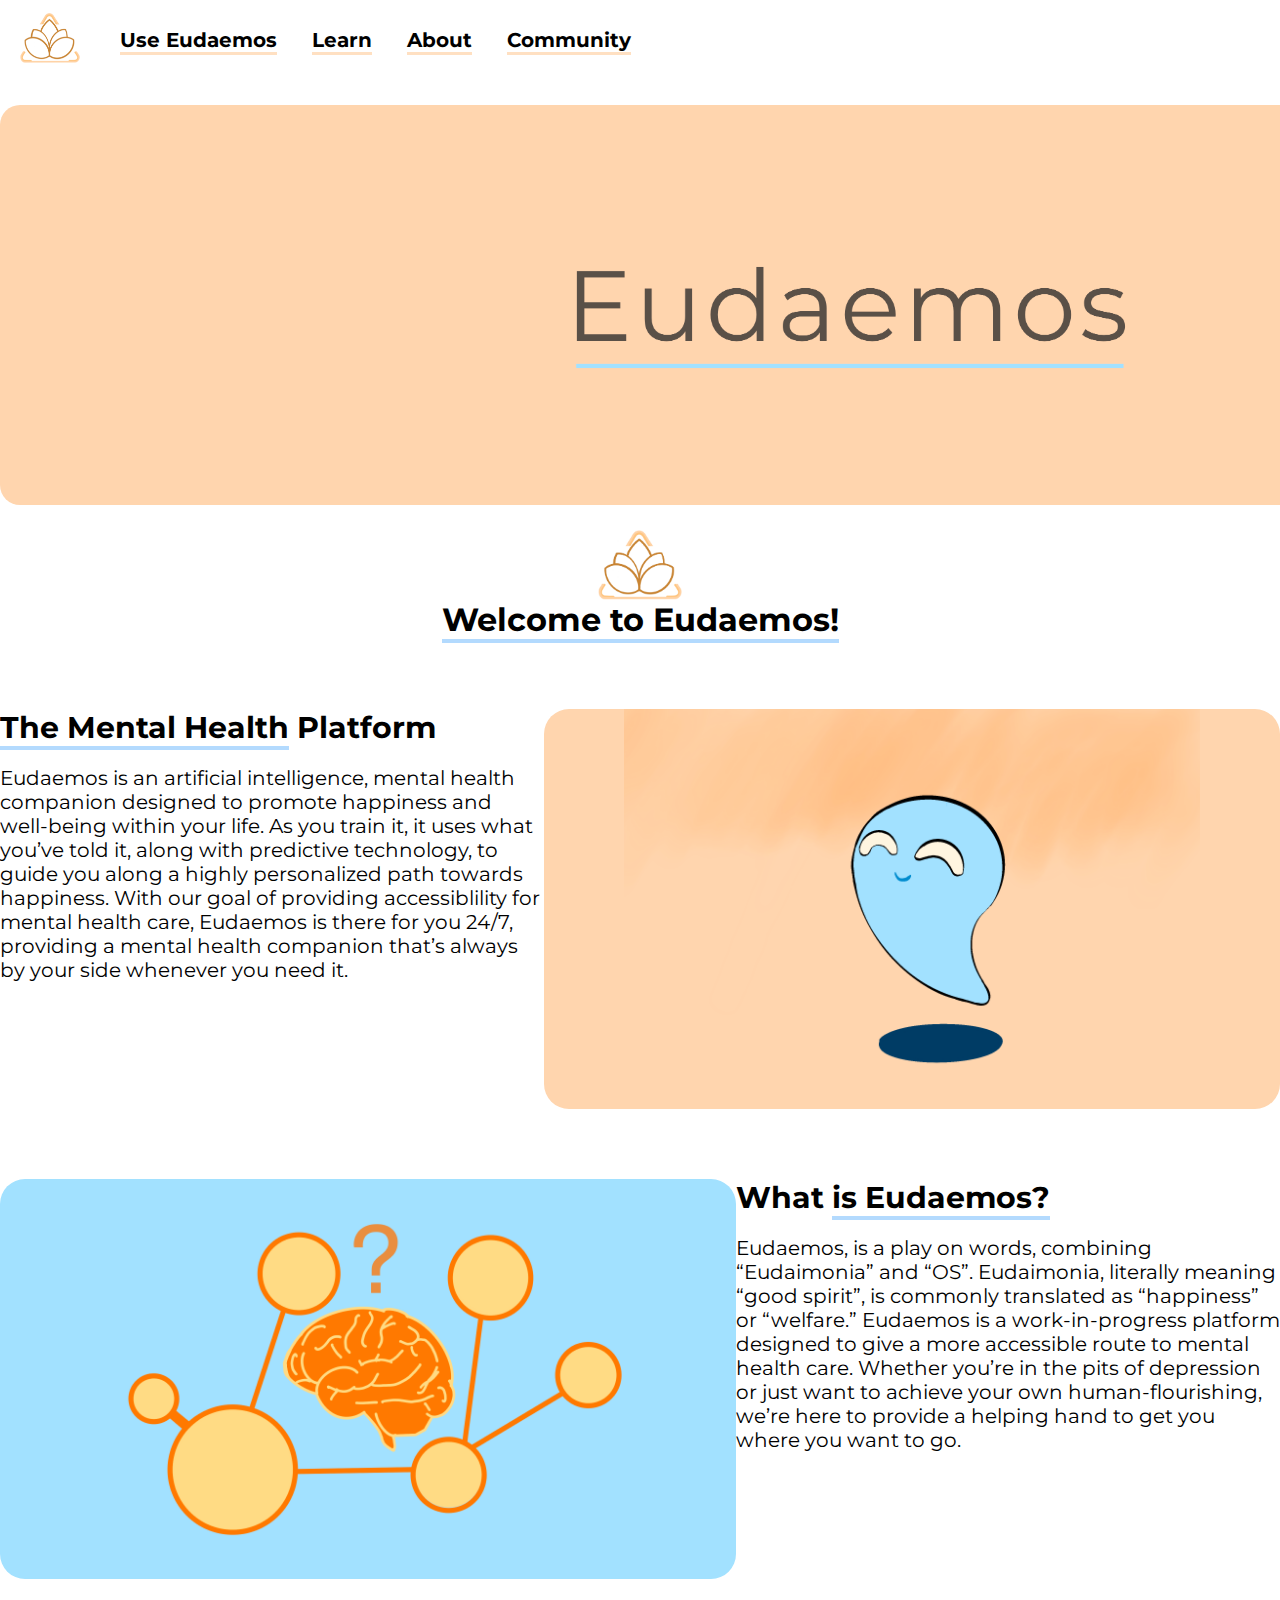
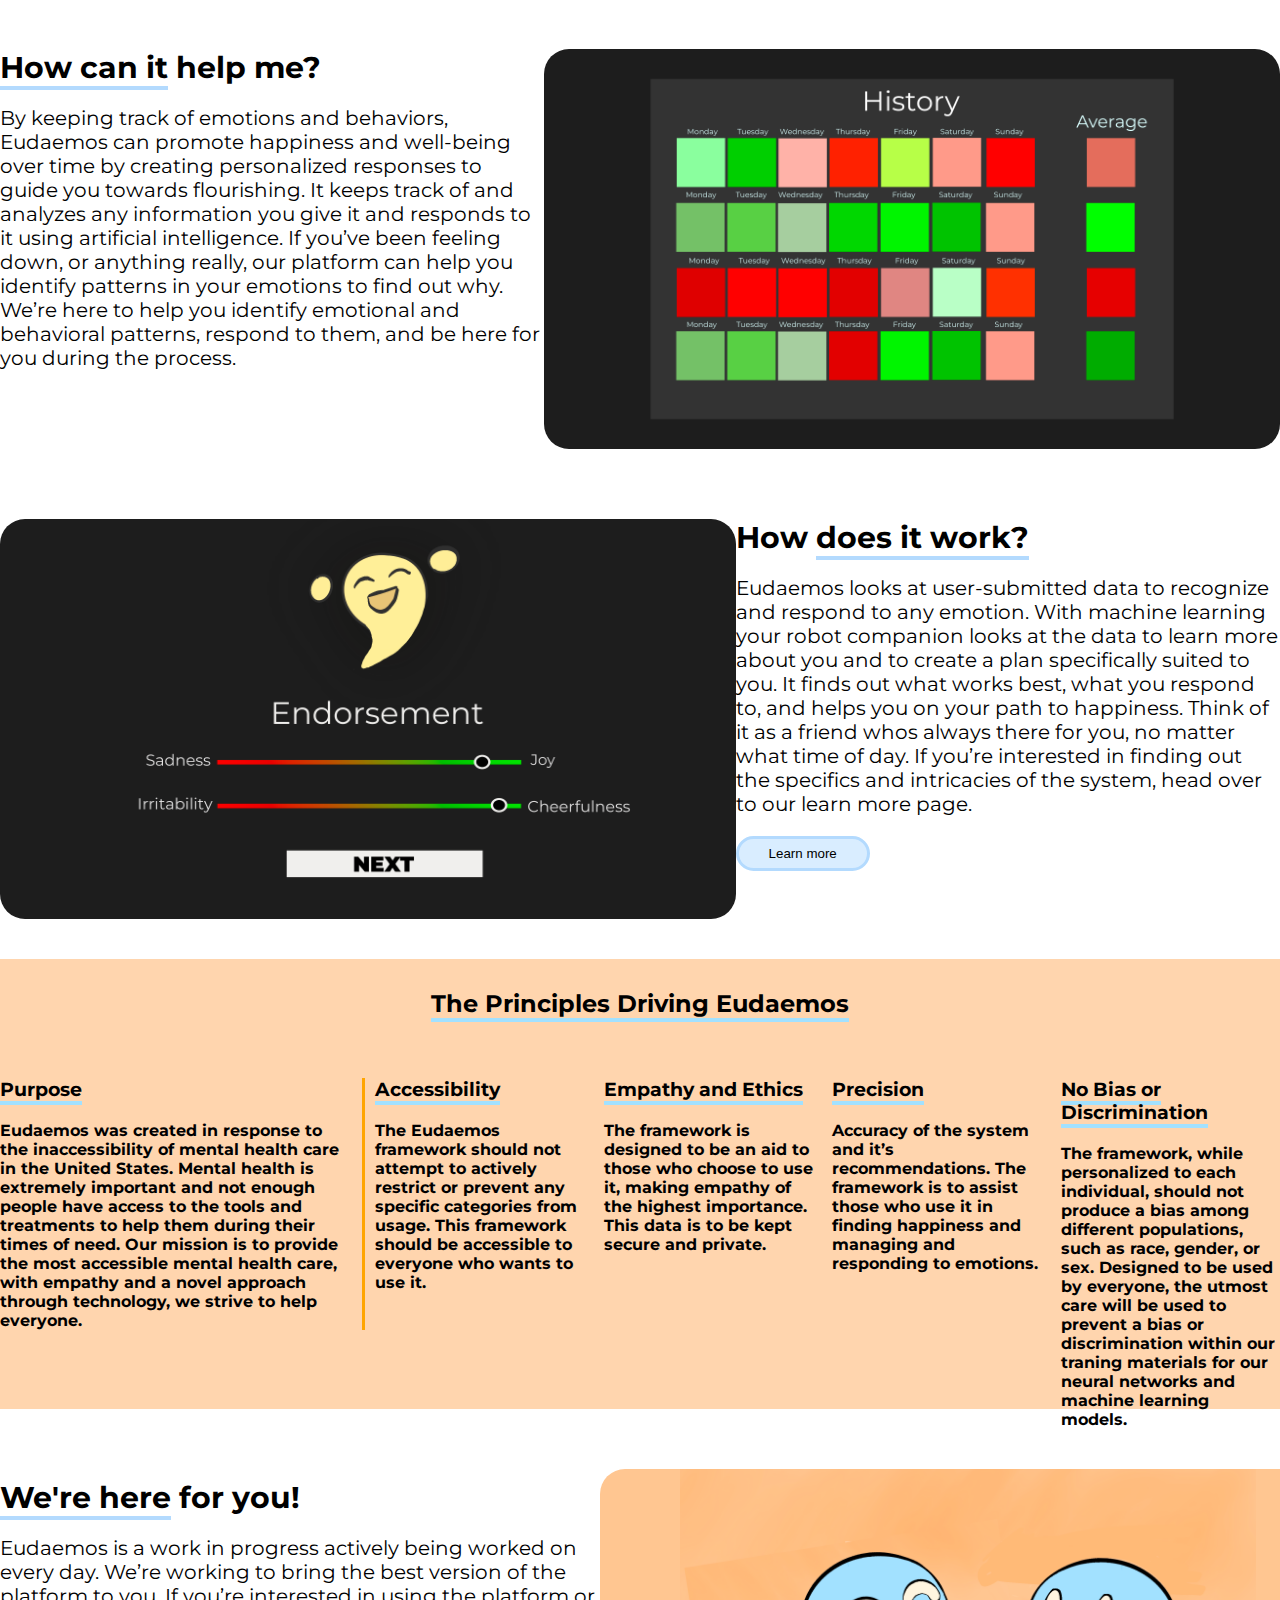
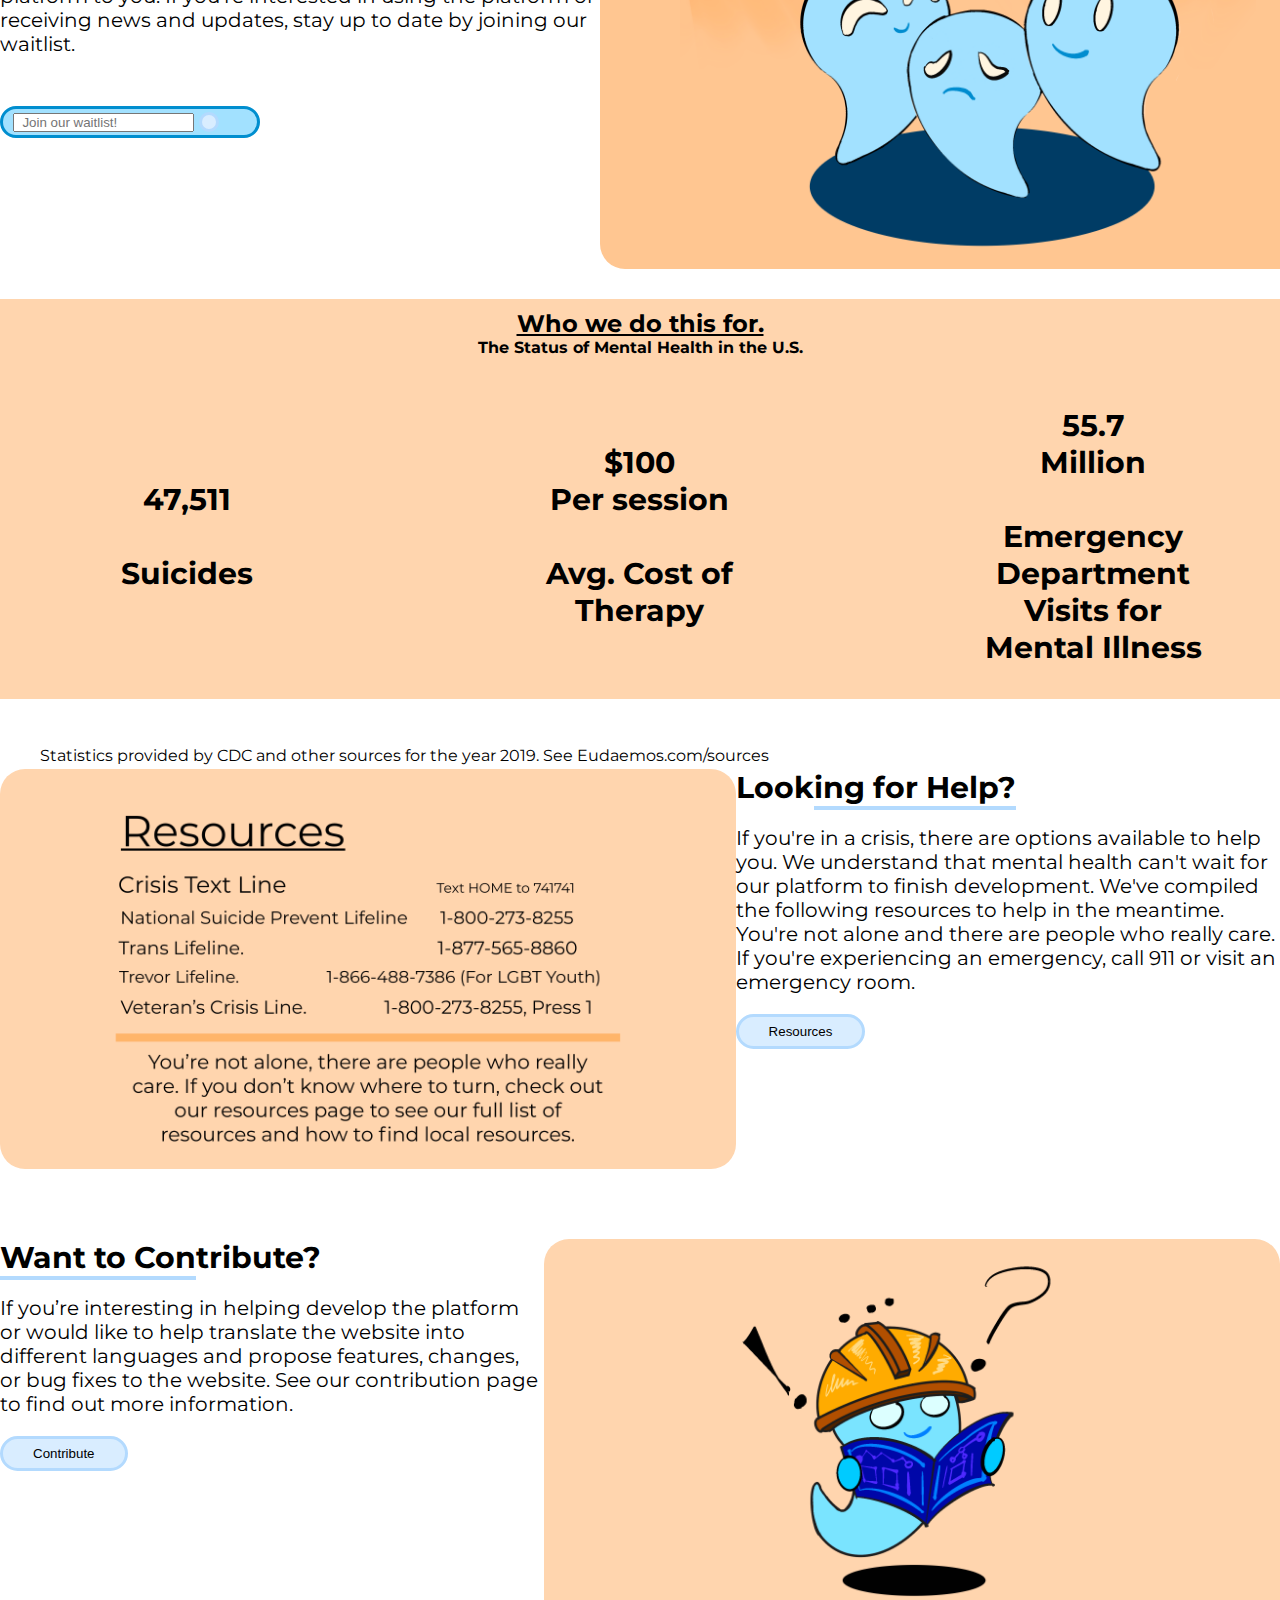
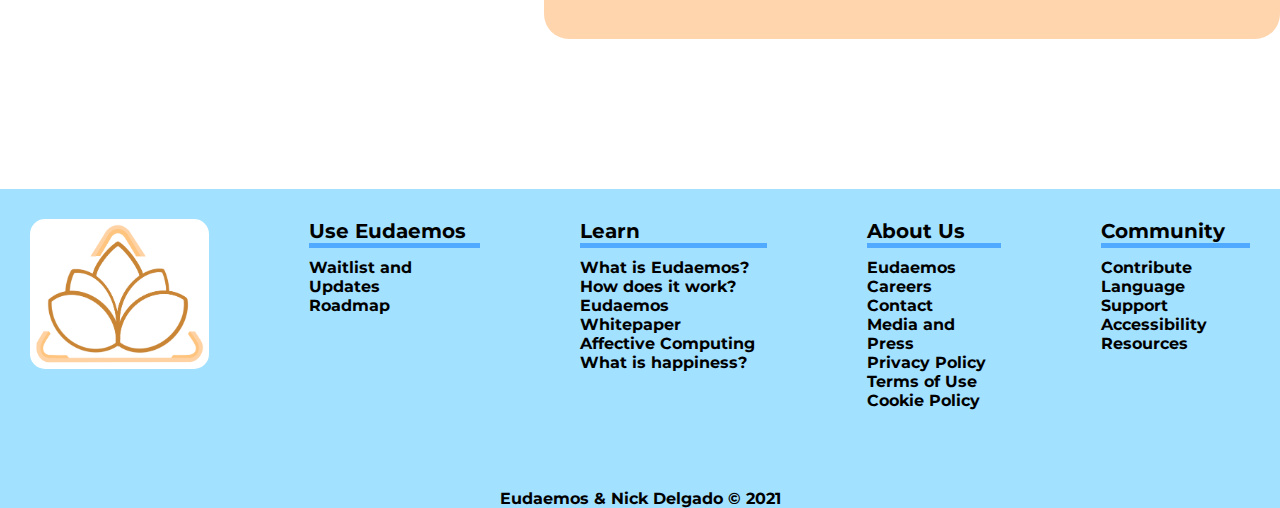
==== commit 1102f7c6: "Updated dates" ====
--- a/index.html
+++ b/index.html
@@ -171,7 +171,7 @@
           <h4>Emergency Department Visits for Mental Illness</h4>
         </div>
       </div>
-      <p id="sources">Statistics provided by CDC and other sources. See Eudaemos.com/sources</p>
+      <p id="sources">Statistics provided by CDC and other sources for the year 2019. See Eudaemos.com/sources</p>
     </div>
 
     <div class="container">
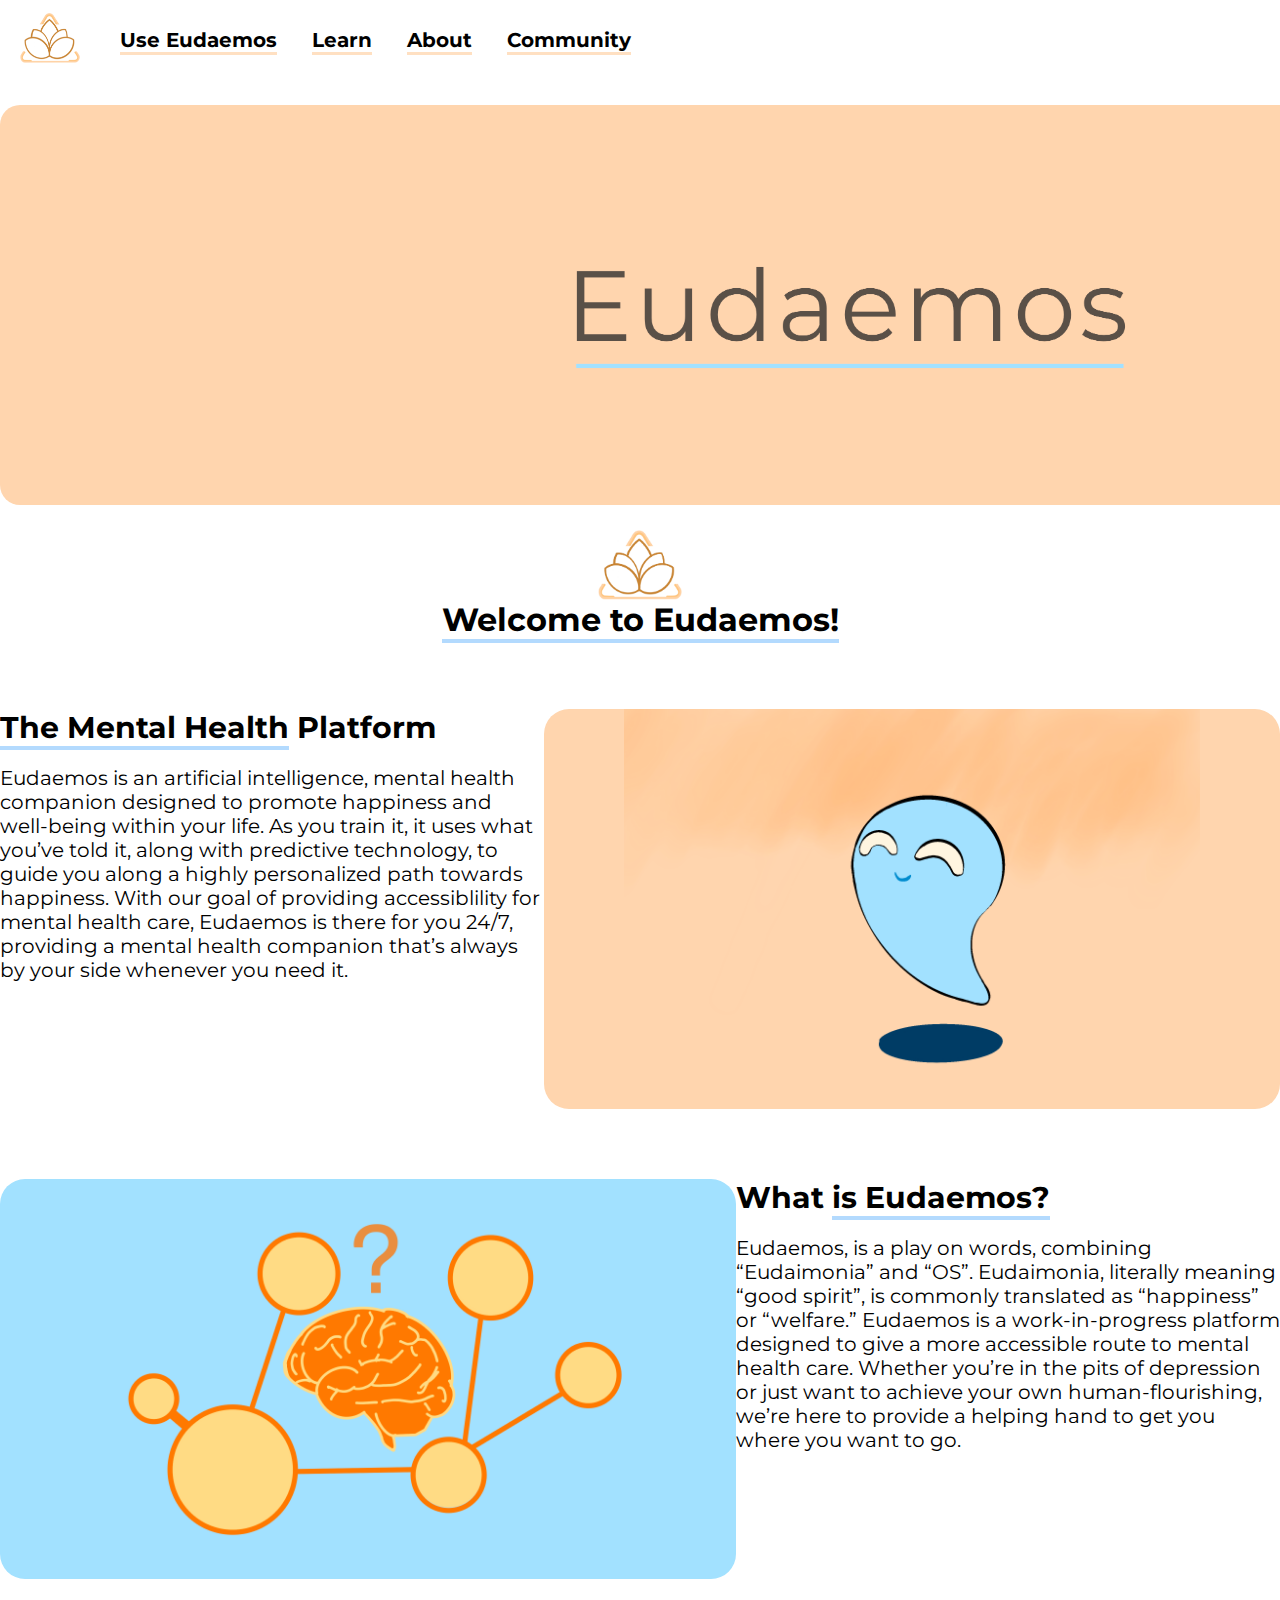
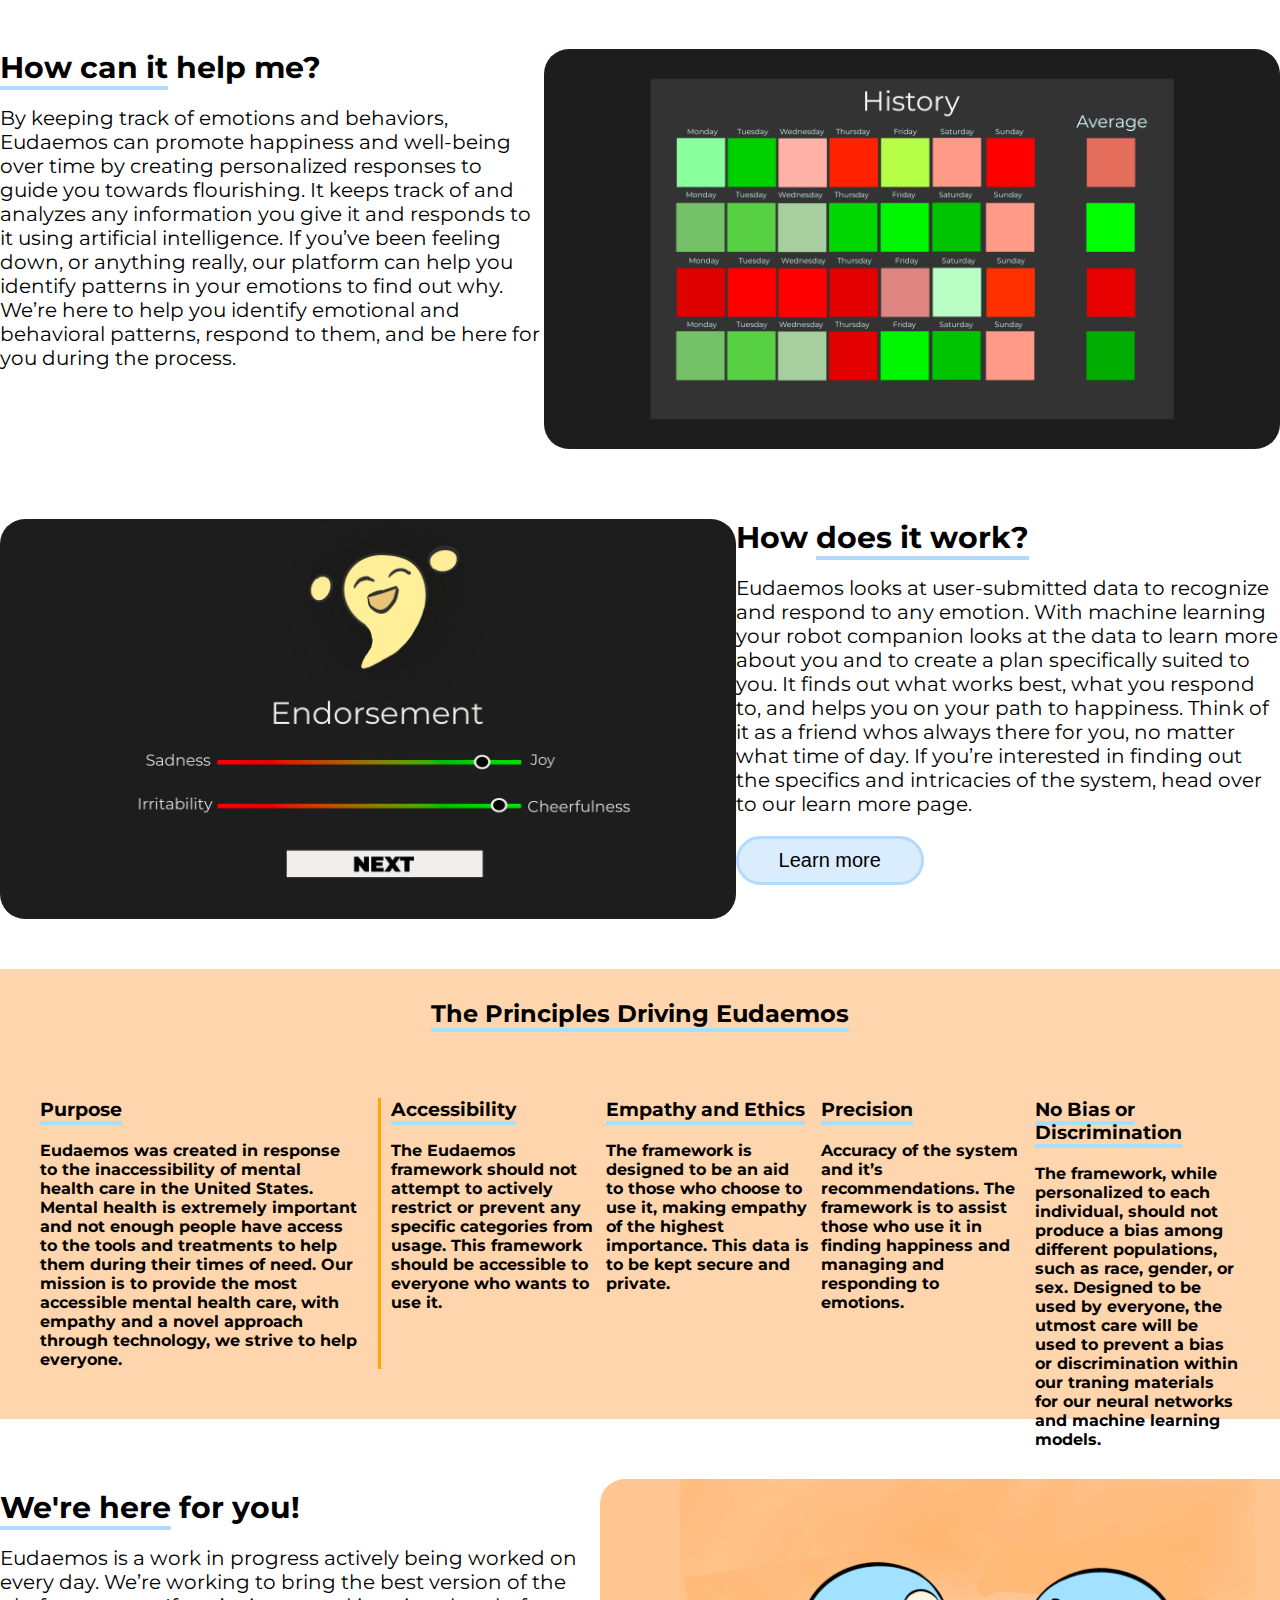
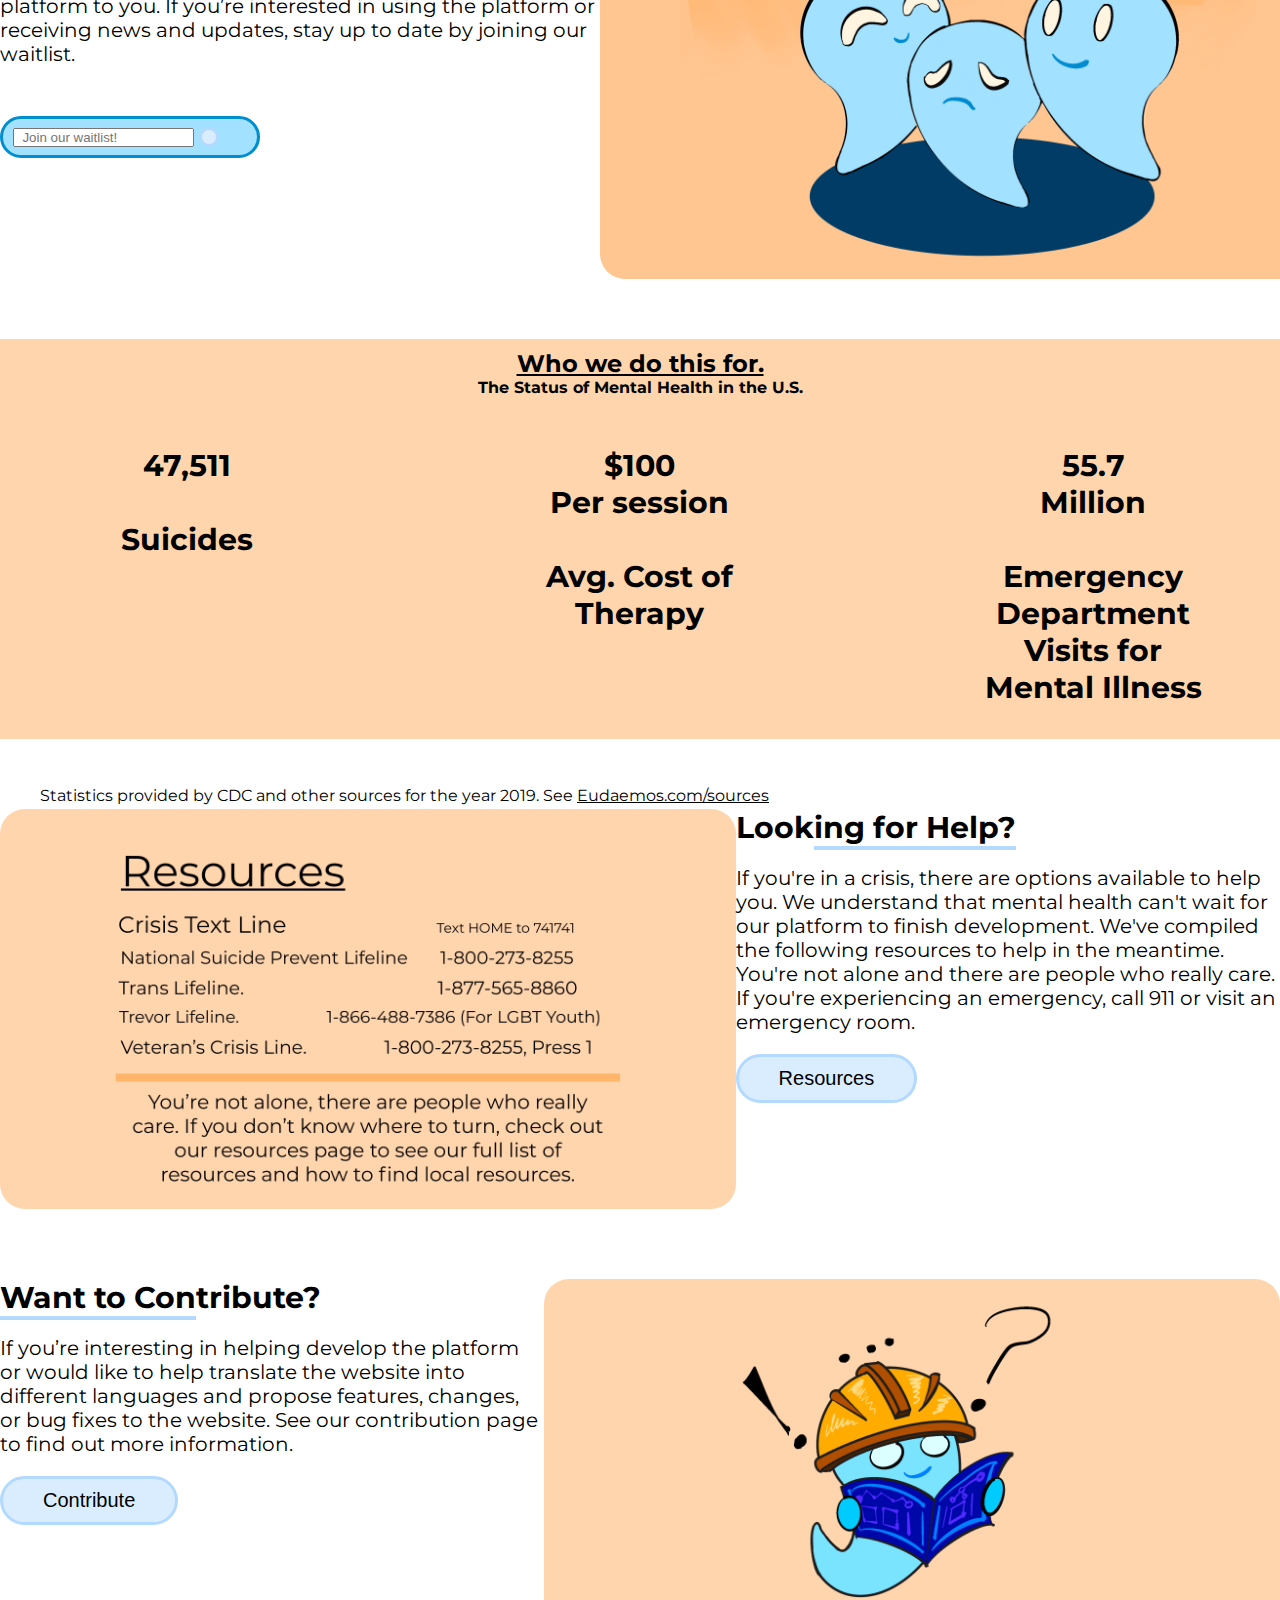
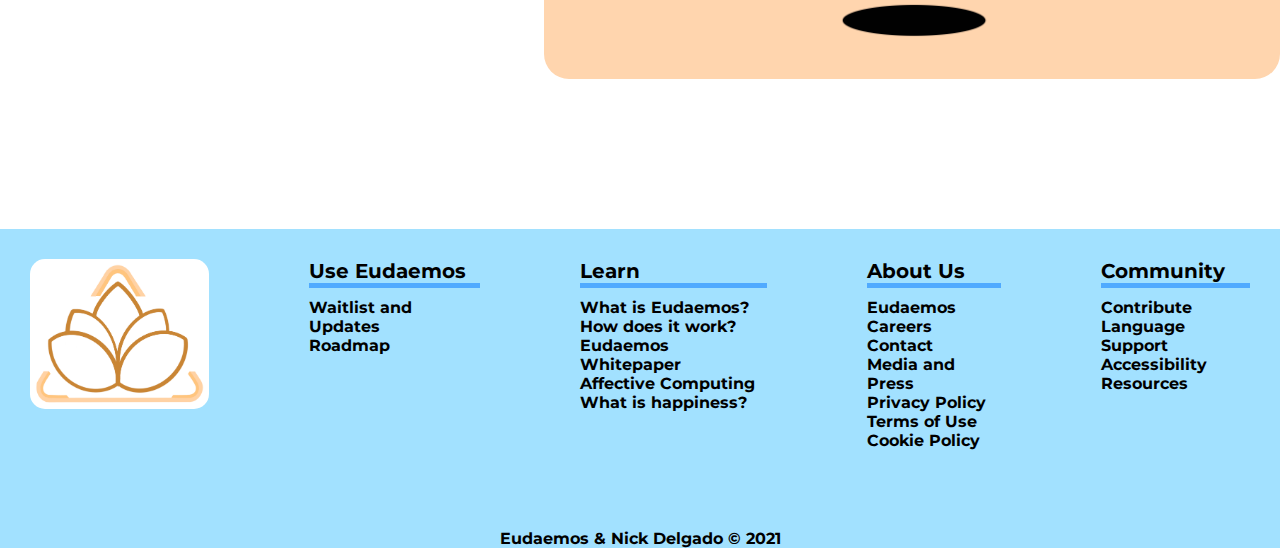
==== commit fddaeabf: "Linked all pages." ====
--- a/index.html
+++ b/index.html
@@ -12,16 +12,16 @@
   <header>
     <a href="index.html"><img id="lotus-logo" src="style/images/lotus.png" alt="Eudaemos Logo"></a>
     <ul>
-      <a href="#hereforyou-container">
+      <a href="#waitlist">
         <li><u>Use Eudaemos</u></li>
       </a>
-      <a href="index.html">
+      <a href="pages/learn.html">
         <li><u>Learn</u></li>
       </a>
-      <a href="index.html">
+      <a href="pages/about.html">
         <li><u>About</u></li>
       </a>
-      <a href="index.html">
+      <a href="pages/community.html">
         <li><u>Community</u></li>
       </a>
     </ul>
@@ -32,7 +32,7 @@
     <h1><u>Welcome to Eudaemos!</u></h1>
     <div class="container">
       <div>
-        <a>
+        <a href="#waitlist">
           <h2><u>The Mental Health</u> Platform</h2>
         </a>
         <p>Eudaemos is an artificial intelligence, mental health companion designed to promote happiness and well-being
@@ -46,7 +46,7 @@
     <div class="container">
       <img class="photo" id="brainphoto" src="style/images/brain.png" alt="cartoon drawing of a brain.">
       <div>
-        <a>
+        <a href="pages/learn.html">
           <h2>What <u>is Eudaemos?</u></h2>
         </a>
         <p>Eudaemos, is a play on words, combining “Eudaimonia” and “OS”. Eudaimonia, literally meaning “good spirit”,
@@ -58,7 +58,7 @@
     </div>
     <div class="container">
       <div>
-        <a>
+        <a href="pages/learn.html">
           <h2><u>How can it</u> help me?</h2>
         </a>
         <p>By keeping track of emotions and behaviors, Eudaemos can promote happiness and well-being over time by
@@ -75,7 +75,7 @@
       <img class="photo" id="gaugephoto" src="style/images/Gauge.png  "
         alt="An image of our very excited and happy mascot with two axes under them. One from irritability to cheerfulness and sadness to joy. Both axes have a marker towards the positive ends.">
       <div>
-        <a>
+        <a href="pages/learn.html">
           <h2>How <u>does it work?</u></h2>
         </a>
         <p>Eudaemos looks at user-submitted data to recognize and respond to any emotion. With machine learning your
@@ -83,7 +83,7 @@
           you. It finds out what works best, what you respond to, and helps you on your path to happiness. Think
           of it as a friend whos always there for you, no matter what time of day. If you’re interested in finding
           out the specifics and intricacies of the system, head over to our learn more page.</p>
-        <button>Learn more</button>
+        <a href="pages/learn.html"><button>Learn more</button></a>
       </div>
     </div>
     <div id="principles">
@@ -126,10 +126,12 @@
       </div>
     </div>
     <div class="wrapper">
-      <div id="hereforyou-container">
+      <div id="waitlist">
         <div class="container">
           <div>
-            <a><h2><u>We're here</u> for you!</h2></a>
+            <a href="pages/news.html">
+              <h2><u>We're here</u> for you!</h2>
+            </a>
             <p>Eudaemos is a work in progress actively being worked on every day. We’re working to bring the best
               version of
               the platform to you. If you’re interested in using the platform or receiving news and updates, stay up
@@ -171,7 +173,8 @@
           <h4>Emergency Department Visits for Mental Illness</h4>
         </div>
       </div>
-      <p id="sources">Statistics provided by CDC and other sources for the year 2019. See Eudaemos.com/sources</p>
+      <p id="sources">Statistics provided by CDC and other sources for the year 2019. See <a
+          href="pages/sources.html"><u>Eudaemos.com/sources</u></a></p>
     </div>
 
     <div class="container">
@@ -181,7 +184,7 @@
                   Trevor Lifeline	1-866-488-7386 (for LGBTQ youth),
                   Veterans Crisis Line	1-800-273-8255, Press 1">
       <div>
-        <a>
+        <a href="pages/resources.html">
           <h2>Look<u>ing for Help?</u></h2>
         </a>
         <p>If you're in a crisis, there are options available to help you. We understand that mental health can't wait
@@ -191,12 +194,12 @@
           alone and there are people who really care. If you're experiencing an emergency, call 911 or visit an
           emergency
           room.</p>
-        <button>Resources</button>
-      </div>
-    </div>
-    <div class="container">
-      <div>
-        <a>
+        <a href="pages/resources.html"><button>Resources</button></a>
+      </div>
+    </div>
+    <div class="container">
+      <div>
+        <a href="pages/community.html">
           <h2><u>Want to Con</u>tribute?</h2>
         </a>
         <p>If you’re interesting in helping develop the platform or would like to help translate the website into
@@ -204,7 +207,7 @@
           languages and propose features, changes, or bug fixes to the website. See our contribution page to find out
           more
           information.</p>
-        <button>Contribute</button>
+        <a href="pages/community.html"><button>Contribute</button></a>
       </div>
       <img class="photo" src="style/images/buildingsukha.png"
         alt="Our mascot, Sukha, wearing a hard hat and looking at a blueprint questioningly.">
@@ -212,46 +215,46 @@
   </main>
   <footer>
     <div id="footer">
-    <img id="footer-logo" src="style/images/lotus.png"
-      alt="The logo of Eudaemos, a lotus flower surrounded by a broken triangle.">
-    <div class="footer-list">
-      <h5>Use Eudaemos</h5>
-      <ul>
-        <li><a>Waitlist and Updates</a></li>
-        <li><a>Roadmap</a></li>
-      </ul>
-    </div>
-    <div class="footer-list">
-      <h5>Learn</h5>
-      <ul>
-        <li><a href="#hereforyou-container">What is Eudaemos?</a></li>
-        <li><a href="#hereforyou-container">How does it work?</a></li>
-        <li><a href="#hereforyou-container">Eudaemos Whitepaper</a></li>
-        <li><a href="#hereforyou-container">Affective Computing</a></li>
-        <li><a href="#hereforyou-container">What is happiness?</a></li>
-      </ul>
-    </div>
-    <div class="footer-list">
-      <h5>About Us</h5>
-      <ul>
-        <li><a>Eudaemos</a></li>
-        <li><a>Careers</a></li>
-        <li><a>Contact</a></li>
-        <li><a>Media and Press</a></li>
-        <li><a>Privacy Policy</a></li>
-        <li><a>Terms of Use</a></li>
-        <li><a>Cookie Policy</a></li>
-      </ul>
-    </div>
-    <div class="footer-list">
-      <h5>Community</h5>
-      <ul>
-        <li><a href="#hereforyou-container">Contribute</a></li>
-        <li><a href="#hereforyou-container">Language Support</a></li>
-        <li><a href="#hereforyou-container">Accessibility</a></li>
-        <li><a href="#hereforyou-container">Resources</a></li>
-      </ul>
-    </div>
+      <a href="index.html"><img id="footer-logo" src="style/images/lotus.png"
+          alt="The logo of Eudaemos, a lotus flower surrounded by a broken triangle."></a>
+      <div class="footer-list">
+        <h5>Use Eudaemos</h5>
+        <ul>
+          <li><a href="pages/news.html">Waitlist and Updates</a></li>
+          <li><a href="pages/news.html">Roadmap</a></li>
+        </ul>
+      </div>
+      <div class="footer-list">
+        <h5>Learn</h5>
+        <ul>
+          <li><a href="pages/learn.html">What is Eudaemos?</a></li>
+          <li><a href="pages/learn.html">How does it work?</a></li>
+          <li><a href="pages/learn.html">Eudaemos Whitepaper</a></li>
+          <li><a href="pages/learn.html">Affective Computing</a></li>
+          <li><a href="pages/learn.html">What is happiness?</a></li>
+        </ul>
+      </div>
+      <div class="footer-list">
+        <h5>About Us</h5>
+        <ul>
+          <li><a href="pages/about.html">Eudaemos</a></li>
+          <li><a href="pages/about.html">Careers</a></li>
+          <li><a href="pages/about.html">Contact</a></li>
+          <li><a href="pages/about.html">Media and Press</a></li>
+          <li><a href="pages/about.html">Privacy Policy</a></li>
+          <li><a href="pages/about.html">Terms of Use</a></li>
+          <li><a href="pages/about.html">Cookie Policy</a></li>
+        </ul>
+      </div>
+      <div class="footer-list">
+        <h5>Community</h5>
+        <ul>
+          <li><a href="pages/community.html">Contribute</a></li>
+          <li><a href="pages/community.html">Language Support</a></li>
+          <li><a href="pages/community.html">Accessibility</a></li>
+          <li><a href="pages/community.html">Resources</a></li>
+        </ul>
+      </div>
     </div>
     <p id="copyright">Eudaemos & Nick Delgado © 2021</p>
   </footer>
--- a/style/index.css
+++ b/style/index.css
@@ -21,12 +21,13 @@
 */
 
 button {
-    padding: 7px 30px;
+    padding: 10px 40px;
     background-color: #D9EDFF;
     border-radius: 25px;
     border: solid 3px #B3DAFE;
     transition: .4s;
     margin-top: 20px;
+    font-size: 20px;
 }
 
 button:hover {
@@ -155,6 +156,7 @@
     display: flex;
     justify-content: space-around;
     align-items: flex-start;
+    margin-bottom: 60px;
 }
 
 #emailbutton {
@@ -167,7 +169,7 @@
     margin-top: 50px;
     display: flex;
     align-items: center;
-    padding: 3px 10px;
+    padding: 8px 30px 8px 10px;
     background-color: #a2e1ff;
     border-radius: 25px;
     border: solid 3px #008ecf;
@@ -178,7 +180,7 @@
     display: inline;
 }
 
-#hereforyou-container {
+#waitlist {
     display: flex;
     flex-direction: column;
     justify-content: space-between;
@@ -187,7 +189,7 @@
 /* Principles Sections */
 
 #principles {
-    margin-top: 40px;
+    margin-top: 50px;
     background-color: #ffd5ae;
     height: 450px;
     font-weight: bold;
@@ -209,6 +211,7 @@
     gap: 10px;
     justify-content: space-around;
     align-items: baseline;
+    padding: 40px;
 }
 
 .principles-container h3 {
@@ -250,7 +253,7 @@
     justify-content: center;
     font-size: 30px;
     gap: 200px;
-    align-items: center;
+    align-items: baseline;
 }
 
 #sources {
